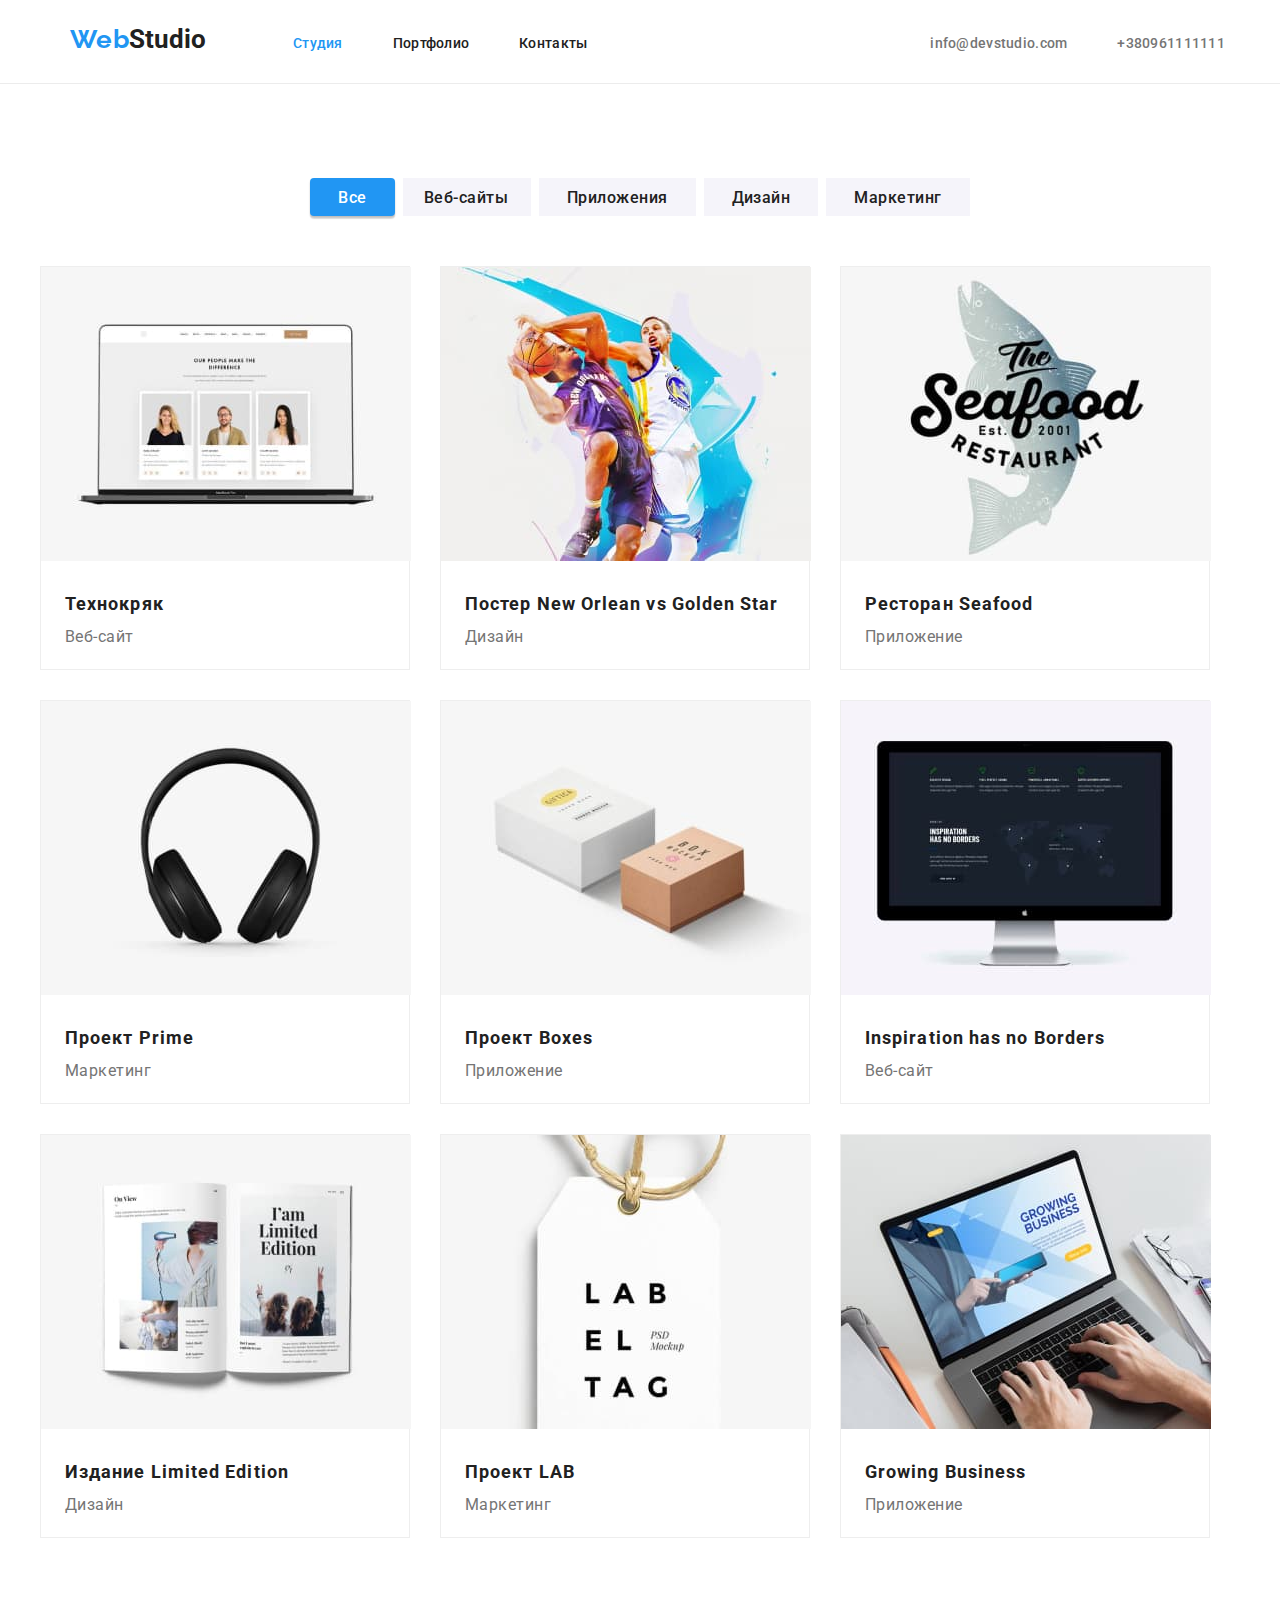
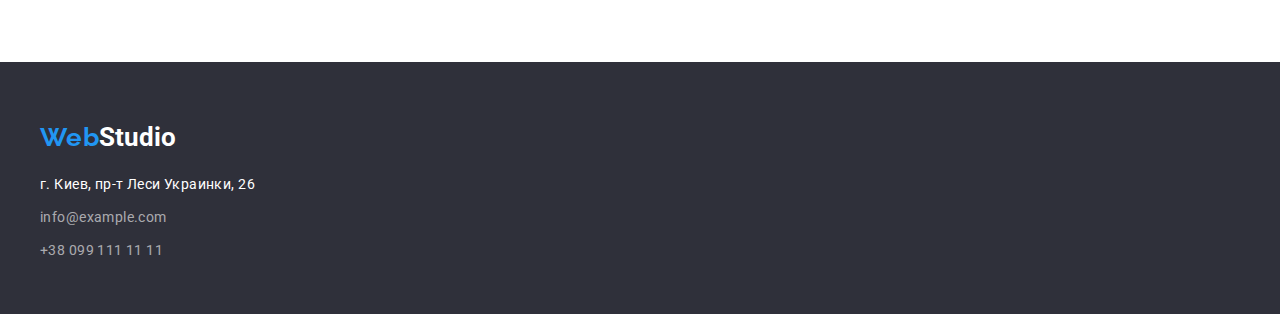
==== portfolio.html @ 9c5cda95 "клонував" ====
<!DOCTYPE html>
<html lang="ru">
<head>
    <meta charset="UTF-8">
    <meta name="viewport" content="width=device-width, initial-scale=1.0">
    <title>Portfolio</title>
        <link rel="stylesheet" type="text/css" href="css/normalize.css" />
        <link href="https://fonts.googleapis.com/css2?family=Raleway:wght@700&family=Roboto:wght@400;500;700;900&display=swap"
        rel="stylesheet">
        <link rel="stylesheet" href="https://cdnjs.cloudflare.com/ajax/libs/modern-normalize/1.0.0/modern-normalize.min.css">
        <link rel="stylesheet" type="text/css" href="css/styles.css" />
</head>
<body>
<!-- шапка -->
    <header class="header">
        <!-- навигация в шапке сайта -->
        <nav>
            <div class="container">
                <a class="logo" href=""><span class="web">Web</span>Studio</a>
    
                <ul class="site-nav">
                    <li class="item"><a class="link site-nav-studio"
                            href="https://aleksdu.github.io/goit-markup-hw-03/">Студия</a></li>
                    <li class="item"><a class="link site-nav-portfolio"
                            href="https://aleksdu.github.io/goit-markup-hw-03/portfolio">Портфолио</a></li>
                    <li class="item"><a class="link site-nav-contacts" href="">Контакты</a></li>
                </ul>
    
                <ul class="auth-nav">
                    <li class="item"><a class="link auth-nav-contacts-link"
                            href="mailto:info@devstudio.com">info@devstudio.com</a></li>
                    <li class="item"> <a class="link auth-nav-tel" href="tel:+380961111111">+380961111111</a> </li>
                </ul>
            </div>
        </nav>
        </header>
    <main>
        <!-- list-button -->
        <section class="section-buttons">   
           <ul class="list-button">
                <li class="item all-button"><button class="button all" type="button">Все</button></li>
               <li class="item veb-button"><button class="button veb" type="button">Веб-сайты</button></li>
               <li class="item soft-button" ><button class="button soft" type="button">Приложения</button></li>
               <li class="item design-button"><button class="button design" type="button">Дизайн</button></li>
               <li class="item marketing-button"><button class="button marketing" type="button">Маркетинг</button></li>
               
            </ul>
                <!-- progects -->
        
            <ul class="progects">
                <li class="item"><img src="./images/portfolio/tehnokryak.jpg" alt="3 фото людей"> 
                     <div class="progects-title-text">
                        <h2 class="progects-title">Технокряк</h2>
                        <p class="progects-text">Веб-сайт</p>
                     </div></li>
                <li class="item"><img src="./images/portfolio/poster.jpg" alt="2 баскетболисты с мячом">
                    <div class="progects-title-text">
                        <h2 class="progects-title">Постер New Orlean vs Golden Star</h2>
                        <p class="progects-text">Дизайн</p>
                    </div></li>
                <li class="item"><img src="./images/portfolio/restoran.jpg" alt="емблема ресторана">
                    <div class="progects-title-text">
                        <h2 class="progects-title">Ресторан Seafood</h2>
                        <p class="progects-text">Приложение</p>
                    </div></li>
                <li class="item"><img src="./images/portfolio/prime.jpg" alt="наушники">
                    <div class="progects-title-text">
                        <h2 class="progects-title">Проект Prime</h2>
                        <p class="progects-text">Маркетинг</p>
                    </div></li>
                <li class="item"><img src="./images/portfolio/boxes.jpg" alt="коробки">
                    <div class="progects-title-text"><h2 class="progects-title">Проект Boxes</h2>
                    <p class="progects-text">Приложение</p></div></li>
                <li class="item"><img src="./images/portfolio/inspiration.jpg" alt="монитор">
                    <div class="progects-title-text"><h2 class="progects-title">Inspiration has no Borders</h2>
                    <p class="progects-text">Веб-сайт</p></div></li>
                <li class="item"><img src="./images/portfolio/izdanie.jpg" alt="розкрытая книга">
                    <div class="progects-title-text"><h2 class="progects-title">Издание Limited Edition</h2>
                    <p class="progects-text">Дизайн</p></div></li>
                <li class="item"><img src="./images/portfolio/progekt-lab.jpg" alt="лейба на шнурочке">
                    <div class="progects-title-text"><h2 class="progects-title">Проект LAB</h2>
                    <p class="progects-text">Маркетинг</p></div></li>
                <li class="item"><img src="./images/portfolio/growing.jpg" alt="печатает на клавиатуре">
                    <div class="progects-title-text"><h2 class="progects-title">Growing Business</h2>
                    <p class="progects-text">Приложение</p></div></li>
            </ul>
        </section>
    </main>
    <!-- подвал страницы -->
    <footer class="footer">
        <div class="container">
            <a class="logo" href=""><span class="web">Web</span>Studio</a>
            <address>
                <div class="footer-address">г. Киев, пр-т Леси Украинки, 26</div>
                <a class="footer-mail" href="mailto:info@example.com">info@example.com</a><br />
                <a class="footer-tel" href="tel:+380991111111">+38 099 111 11 11</a>
            </address>
        </div>
    </footer>
</body>
</html>
---- css/styles.css ----
:root {
--prymary-text-color: #757575;
--font-family: Roboto;

}
a{
    text-decoration: none;
}
li{
   list-style-type: none;
}
body {
  font-family: Roboto, sans-serif;
  }
  h1,h2,h3,h4,h5,h6,p{
 margin: 0;
}
address{
    font-style: normal;
}
.list{
    list-style: none;
}
ul{
    margin: 0;
    padding: 0;
}
image{
    display: block;
}

  /* ========Header============ */
.header .container{
    display: flex;
    align-items: baseline;
    width: 1200px;
    padding-left: 15px;
    padding-right: 15px;
    margin: 0 auto;
    }

    .header{
    border-bottom: 1px solid #ECECEC;

    }
  
    .site-nav .item+.item{
        margin-left: 50px;
        display: block;
    }

    .auth-nav .link{
        padding-top: 32px;
        padding-bottom: 32px;
    }

    .site-nav{
        display: flex;
    }
.web{
display: flex;
margin-left: 15px;

font-family: Raleway;
font-weight: 700;
font-size: 26px;
line-height: 1.192;
letter-spacing: 0.03em;
color: #2196F3;
}

.web:hover, .web:focus{
    color: #2196f3;
}
.web:active{
    color: teal;
}
.header .logo{
display: flex;
padding-top: 24px;
padding-bottom: 25px;
margin-right: 93px;
width: 145px;
height: 31px;
font-weight: bold;
font-size: 26px;
line-height: 1.192;
color: #212121;
}

.logo:hover, .logo:focus{
    color:#2196f3;
}
.logo:active{
    color: teal;
}

.site-nav-studio{
font-weight: 500;
font-size: 14px;
line-height: 1.142;
letter-spacing: 0.02em;
color: #2196F3;
}

.site-nav-studio:hover, .site-nav-studio:focus{
    color:#2196f3;
}
.site-nav-studio:active{
    color: teal;
}
.site-nav-portfolio, .site-nav-contacts{
font-weight: 500;
font-size: 14px;
line-height: 1.142;
letter-spacing: 0.02em;
color: #212121;
}
.site-nav-portfolio:hover, .site-nav-portfolio:focus,
.site-nav-contacts:hover, .site-nav-contacts:focus{
    color: #2196f3;
}
.site-nav-portfoli:active,.site-nav-contacts:active{
    color: teal;
}

.auth-nav{
    display: flex;
    margin-left: auto;
    align-items: center;
}
.auth-nav .item+.item{
margin-left: 50px;
}

.header .auth-nav-contacts-link{
    margin-left: auto;
}
.icon-envelope-hover{
    align-items: center;
max-width: 16px;
height: 12px;
margin-right: 10px;
fill: var(--prymary-text-color);
}

.auth-nav-contacts-link:hover .icon-envelope-hover,
.auth-nav-contacts-link:focus .icon-envelope-hover{
fill: #2196F3;
}

.auth-nav-contacts-link{
/* display: flex;
align-content: center;
justify-content: center; */

font-weight: 500;
font-size: 14px;
line-height: 1.142;
letter-spacing: 0.02em;
color: var(--prymary-text-color);
}

.auth-nav-tel{
display: flex;
align-items: center;
justify-content: center;
align-self: center;

font-weight: 500;
font-size: 14px;
line-height: 1.142;
letter-spacing: 0.02em;
color: var(--prymary-text-color);
}


.auth-nav-contacts-link:hover,.auth-nav-contacts-link:focus,
.auth-nav-tel:hover,.auth-nav-tel:focus{
    color: #2196f3;
}
.auth-nav-tel:active,.auth-nav-contacts-link:active{
    color: #2196F3;
}

.icon-smartphone{
    align-items: center;
width: 10px;
height: 16px;
margin-right: 10px;
fill: var(--prymary-text-color);
}

.auth-nav-tel:hover .icon-smartphone,
.auth-nav-tel:focus .icon-smartphone{
    fill: #2196F3;
}

/* ========End Header============ */

/* ========Studio Button on backend============ */

.title{
padding-top: 200px;
padding-bottom: 200px;
margin: 0 auto;
max-width: 1600px;
height: 600px;


background-image: linear-gradient(
    to right,
    rgba(47, 48, 58, .4),
    rgba(70, 71, 85, 0.4))
  , url(../images/background.jpg);
  background-color: #2F303A;
   outline: 1px solid tomato;
}

.title .container{


}

.title-buton-title{
margin-bottom: 30px;

font-weight: 900;
font-size: 44px;
line-height: 1.363;
text-align: center;
letter-spacing: 0.06em;
text-transform: uppercase;
color: #FFFFFF; 
}


.title-buton-buton{
width: 200px;
height: 50px;
justify-content: center;
margin-left: auto;
margin-right: auto;
background-color: #2196F3;
font-weight: bold;
font-size: 16px;
line-height: 1.875;
display: flex;
align-items: center;
text-align: center;
letter-spacing: 0.06em;
color: #FFFFFF;
box-shadow: 0px 4px 4px rgba(0, 0, 0, 0.15);
border-radius: 4px;
}

.title-buton-buton:hover, .title-buton-buton:focus{
    color:#2196f3;
    background-color: #fff;
}

}
.title-buton-buton:active,
.title-buton-title:active{
     color: #2196F3;
     background-color: #fff;
}
/* ========End Studio Button on backend============ */

/* ========Features============ */
.features-items{
padding-top: 94px;
padding-bottom: 94px;
}

.features-items .container{
width: 1230px;
padding-left: 15px;
padding-right: 15px;
margin-left: auto;
margin-right: auto;;
}

.features{
    display: flex;
}
.antenna{
width: 270px;
height: 120px;
padding: 25px 102px;
background: #F5F4FA;
border-radius: 4px;
margin-bottom: 30px;
}

.clock{
width: 270px;
height: 120px;
padding: 25px 102px;
background: #F5F4FA;
border-radius: 4px;
margin-bottom: 30px;

}

.diagram{
width: 270px;
height: 120px;
padding: 25px 102px;
background: #F5F4FA;
border-radius: 4px;
margin-bottom: 30px;
}

.astronaut{
width: 270px;
height: 120px;
padding: 25px 102px;
background: #F5F4FA;
border-radius: 4px;
margin-bottom: 30px;
}

.features-title{
margin-bottom: 10px;
font-weight: 700;
font-size: 14px;
line-height: 1.142;
letter-spacing: 0.03em;
text-transform: uppercase;
color: #212121;
}


.features .item {
width: 270px;
}

.features-text{
font-weight: normal;
font-size: 14px;
line-height: 1.714;
letter-spacing: 0.03em;
color: var(--prymary-text-color);
}

.features .item:not(:last-child) {
margin-right: 30px;
}

.images{
padding-bottom: 94px;

}

.title-2{
min-width: 376px;
margin-bottom: 50px;

font-weight: bold;
font-size: 36px;
line-height: 1.166;
text-align: center;
letter-spacing: 0.03em;
color: #212121;
}
.images .container{
display: flex;
width: 1230px;
padding-right: 15px;
padding-left: 15px;
margin-right: auto;
margin-left: auto;
}

.images .item:not(:last-child){
margin-right: 30px;
}
/* ========End Features============ */
/* ========What we do============ */
.our-team{
padding-top: 94px;
padding-bottom: 94px;
background: #F5F4FA;
}
.our-team .container{
width: 1230px;
padding-left: 15px;
padding-right: 15px; 
margin-right: auto;
margin-left: auto;
}
.title-3{
min-width: 264px;
margin-left: auto;
margin-right: auto;
margin-bottom: 50px;

font-weight: bold;
font-size: 36px;
line-height: 1.166;
text-align: center;
letter-spacing: 0.03em;
color: #212121;
}

.names{
font-weight: 500;
font-size: 16px;
line-height: 1.187;
/* identical to box height */
text-align: center;
letter-spacing: 0.03em;
color: #212121;
}
.names{
    padding-top: 30px;
    padding-bottom: 10px;
}
.work{
padding-bottom: 16px;
font-weight: normal;
font-size: 16px;
line-height: 1.187;
/* identical to box height */
text-align: center;
letter-spacing: 0.03em;
color: var(--prymary-text-color);
}
.title-3-members{
display: flex;
margin-left: auto;
margin-right: auto;
}
.title-3-members .item:not(:last-child){
margin-right: 30px;
}
.social-list{
display: flex;
justify-content: space-between;
margin-left: 32px;
margin-right: 32px;
mb30

}

.social-list-icon{
width: 20px;
height: 20px;
}

.social-list-link{
display: flex;
justify-content: center;
align-items: center;
width: 44px;
height: 44px;
margin-bottom: 30px;
background-color: white;
border-radius: 50%;
}


.title-3-members .item{
    background: #FFFFFF;
/* material shadow v1 */

box-shadow: 0px 1px 3px rgba(0, 0, 0, 0.12), 0px 1px 1px rgba(0, 0, 0, 0.14), 0px 2px 1px rgba(0, 0, 0, 0.2);
border-radius: 0px 0px 4px 4px;
}
/* ========EndWhat we do============ */
/* ========stabbil clients============ */
.clients{
/* width: 1600px; */
width: 1200px;
padding-top: 94px;
padding-bottom: 94px;
margin-left:auto;
margin-right: auto;
background-color: #FFFFFF;
}

.clients.container{
display: flex;

height: 370px;
padding-left: 15px;
padding-right: 15px;
margin-left:auto;
margin-right: auto;


padding-left: 15px;
padding-right: 15px;
}
.clients-list{
    display: flex;
}


.title-clients{
min-width: 390px;
height: 42px;
margin-bottom: 50px;

margin-left:  auto;
margin-right: auto;
font-weight: bold;
font-size: 36px;
line-height: 1.16;
text-align: center;
letter-spacing: 0.03em;
color: #212121;
}

.clients-link{
display: flex;
justify-content: center;
align-items: center;
width: 170px;
height: 90px;
border: 1px solid #AFB1B8;
border-radius: 4px;
}

.clients-link:hover .clients-icon,
.clients-link:focus .clients-icon{
fill: #2196F3;
}
.clients-link:hover{
border-color:  #2196F3;
}

/* .clients-item{
margin-left: auto;
margin-right: auto;
} */
.clients-item:not(:last-child){
margin-right: 30px;
}

.clients-icon{
width:44px;
height:49px;
fill: #AFB1B8;
}
/* ========End stabbil clients============ */


/* ========Footer============ */
.footer{
background-color: #2F303A;
height: 252px;
padding-top: 60px;
padding-bottom: 60px;
}
.footer .container{
width: 1230px;
height: 132px;
margin: auto;
padding-left: 15px;
}

.footer .web{
margin-left: 0px;
/* margin-bottom: 20px; */

font-family: Raleway;
font-weight: 700;
font-size: 26px;
line-height: 1.192;
letter-spacing: 0.03em;
color: #2196F3;
}

.footer .logo{
display: flex;
/* padding-top: 60px; */
padding-right: 0;
margin-right: auto;
margin-bottom: 20px;

width: 145px;
height: 31px;
font-weight: bold;
font-size: 26px;
line-height: 1.192;
color: #fff;
}

.logo:hover, .logo:focus{
    color:#2196f3;
}
.logo:active{
    color: teal;
}
.footer-address{
/* padding-top: 20px; */
padding-bottom: 9px;
font-weight: normal;
font-size: 14px;
line-height: 1.714;
letter-spacing: 0.03em;
color: #FFFFFF;
}
 .footer-mail{
display: inline-block;
padding-bottom: 9px;
font-weight: normal;
font-size: 14px;
line-height: 1.714;
letter-spacing: 0.03em;
color: rgba(255, 255, 255, 0.6);
 }

 .footer-tel{
/* padding-bottom: 60px; */
font-weight: normal;
font-size: 14px;
line-height: 1.714;
letter-spacing: 0.03em;
color: rgba(255, 255, 255, 0.6);
 }

 .footer-mail:hover, .footer-tel:focus,
 .footer-tel:hover, .footer-mail:focus{
     color: #2196f3;
 }
 .footer-mail:active{
     color: #2196f3;
 }
 /* ========End Features============ */

 /* ========Portfolio list button======= */
.section-buttons{
padding-top: 94px;
padding-bottom: 94px;

}

.list-button{
display: flex;
justify-content: center;
width: 1230px;
padding-left: 15px;
padding-right: 15px;
margin-left: auto;
margin-right: auto;
}
.list-button .item+.item{
    margin-left: 8px;

}

 .button{
font-family: Roboto, sans-serif;
font-weight: 500;
font-size: 16px;
line-height: 1.625;
text-align: center;
letter-spacing: 0.03em;
color: #212121;
}

.all-button{
min-width: 73px;
height: 38px;
background: #2196F3;
/* shadow-middle */

box-shadow: 0px 3px 1px rgba(0, 0, 0, 0.1), 0px 1px 2px rgba(0, 0, 0, 0.08), 0px 2px 2px rgba(0, 0, 0, 0.12);
border-radius: 4px;
}

.all{
margin: 6px 22px;
min-width: 29px;
height: 26px;
border: none;
background: #2196F3;
color: #ffffff;

}
.all:hover, .all:focus,
.all:active{
box-shadow: 0px 3px 1px rgba(0, 0, 0, 0.1), 0px 1px 2px rgba(0, 0, 0, 0.08), 0px 2px 2px rgba(0, 0, 0, 0.12);
border-radius: 4px;
}

.veb{
min-width: 84px;
margin: 6px 15px;
height: 26px;
border: none;
background: transparent;
}
.veb-button{
width: 128px;
height: 38px;
background: #F5F4FA;
border-radius: 4px solid rgb(255, 255, 255);
}
.veb-button:hover{
background: #2196F3;
}

.soft{
min-width: 101px;
height: 26px;
margin: 6px 22px;
border: none;
background: transparent;
}
.soft-button{
min-width: 135px;
height: 38px;
background: #F5F4FA;
border-radius: 4px solid rgb(255, 255, 255);
}
.soft-button:hover{
background: #2196F3;
}
.design{
min-width: 59px;
height: 26px;
margin: 6px 22px;
border: none;
background: transparent;
}
.design-button{
min-width: 103px;
height: 38px;
background: #F5F4FA;
border-radius: 4px solid rgb(255, 255, 255);
}
.design-button:hover{
background: #2196F3;
}

.marketing{
min-width: 86px;
height: 26px;
margin: 6px 22px;
border: none;
background: transparent;
}
.marketing-button{
min-width: 130px;
height: 38px;
background: #F5F4FA;
border-radius: 4px solid rgb(255, 255, 255);
}
.marketing-button:hover{
background: #2196F3;
}
.button:hover, .button:focus,
.button:active{
color: #FFFFFF;
background: #2196F3;
/* shadow-middle */
box-shadow: 0px 3px 1px rgba(0, 0, 0, 0.1), 0px 1px 2px rgba(0, 0, 0, 0.08), 0px 2px 2px rgba(0, 0, 0, 0.12);
border-radius: 4px;
 }

 
/* ========End Portfolio list button======= */
/* ========Portfolio progects============ */
.progects-title-text{
    padding: 20px 24px;
}

 .progects{
     width: 1230px;
     padding-top: 50px;
     padding-left: 15px;
     padding-right: 15px;
     margin-left: auto;
     margin-right: auto;
     /* margin-top: 50px; */
     display: flex;
     flex-wrap: wrap;     
 }

 .progects .item{
width: 370px;
height: 404px;
background: #FFFFFF;
border: 1px solid #EEEEEE;
box-sizing: border-box;
margin-right: 30px;

 }

 .progects .item:nth-child(n3){
margin-right: 30px;
 }

 .progects .item:nth-last-child(-n+7){
     margin-bottom: 30px;
 }
.progects-title{
padding-bottom: 4px;
min-width: 322px;
height: 36px;
font-weight: 700;
font-size: 18px;
line-height: 2;
letter-spacing: 0.06em;
color: #212121;
 }

 .progects-text{
font-weight: normal;
font-size: 16px;
line-height: 1.875;
letter-spacing: 0.03em;
color: var(--prymary-text-color);
 }
 /* ========End Portfolio progects============ */
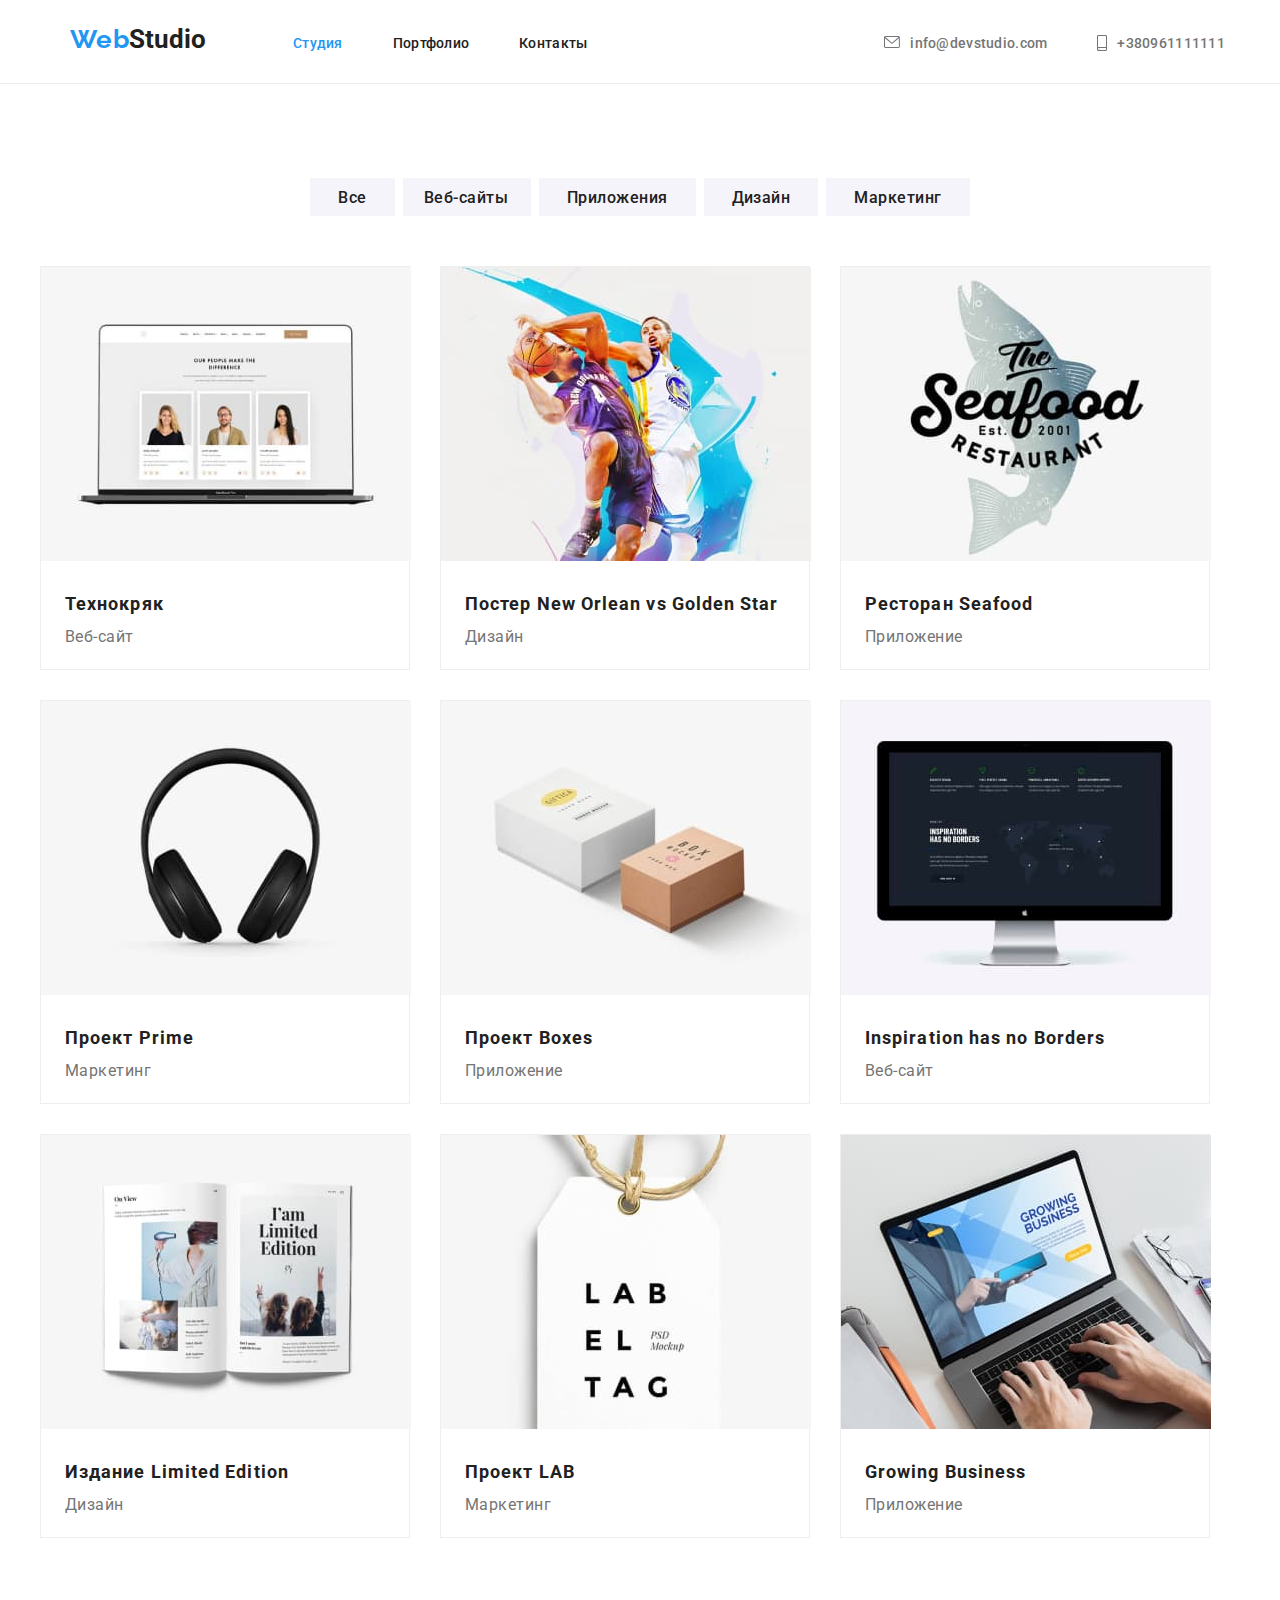
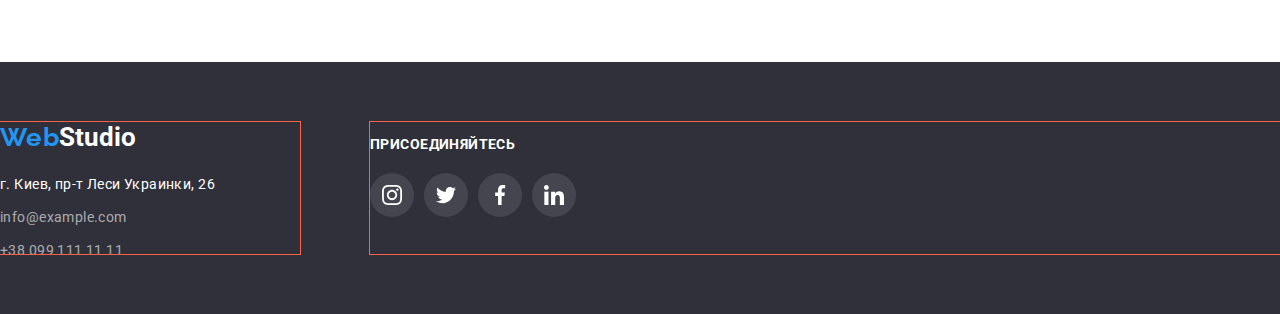
==== commit cee5c6fb: "end 4 homework" ====
--- a/portfolio.html
+++ b/portfolio.html
@@ -27,13 +27,26 @@
                 </ul>
     
                 <ul class="auth-nav">
-                    <li class="item"><a class="link auth-nav-contacts-link"
-                            href="mailto:info@devstudio.com">info@devstudio.com</a></li>
-                    <li class="item"> <a class="link auth-nav-tel" href="tel:+380961111111">+380961111111</a> </li>
+    
+                    <li class="item">
+                        <a class="link auth-nav-contacts-link" href="mailto:info@devstudio.com">
+                            <svg class="icon-envelope-hover">
+                                <use href="./images/sprite.svg#icon-envelope-hover">
+                                </use>
+                            </svg>info@devstudio.com</a>
+                    </li>
+                    <li class="item"><a class="link auth-nav-tel" href="tel:+380961111111">
+                            <svg class="icon-smartphone">
+                                <use href="./images/sprite.svg#icon-smartphone">
+                                </use>
+                            </svg>
+                            +380961111111</a>
+                    </li>
                 </ul>
             </div>
         </nav>
-        </header>
+    
+    </header>
     <main>
         <!-- list-button -->
         <section class="section-buttons">   
@@ -94,8 +107,48 @@
                 <div class="footer-address">г. Киев, пр-т Леси Украинки, 26</div>
                 <a class="footer-mail" href="mailto:info@example.com">info@example.com</a><br />
                 <a class="footer-tel" href="tel:+380991111111">+38 099 111 11 11</a>
-            </address>
         </div>
+        </address>
+        </div>
+    
+    
+        <!-- social links -->
+        <section class="social-links">
+            <div class="container">
+                <h3 class="call">присоединяйтесь</h3>
+                <ul class="social-list social-list-footer">
+                    <li class="social-list-item">
+                        <a href="" class="social-list-link">
+                            <svg class="social-list-icon">
+                                <use href="./images/sprite.svg#instagram"></use>
+                            </svg>
+                        </a>
+                    </li>
+                    <li class="social-list-item">
+                        <a href="" class="social-list-link">
+                            <svg class="social-list-icon">
+                                <use href="./images/sprite.svg#twitter"></use>
+                            </svg>
+                        </a>
+                    </li>
+                    <li class="social-list-item">
+                        <a href="" class="social-list-link">
+                            <svg class="social-list-icon">
+                                <use href="./images/sprite.svg#facebook"></use>
+                            </svg>
+                        </a>
+                    </li>
+                    <li class="social-list-item">
+                        <a href="" class="social-list-link">
+                            <svg class="social-list-icon">
+                                <use href="./images/sprite.svg#linkedin"></use>
+                            </svg>
+                        </a>
+                    </li>
+                </ul>
+            </div>
+        </section>
     </footer>
-</body>
-</html>+    </body>
+    
+    </html>--- a/css/styles.css
+++ b/css/styles.css
@@ -214,7 +214,6 @@
     rgba(70, 71, 85, 0.4))
   , url(../images/background.jpg);
   background-color: #2F303A;
-   outline: 1px solid tomato;
 }
 
 .title .container{
@@ -440,13 +439,23 @@
 justify-content: space-between;
 margin-left: 32px;
 margin-right: 32px;
-mb30
+}
+
+.social-list-link:hover .social-list-icon,
+.social-list-link:focus .social-list-icon{
+fill: #ffffff;
+}
+
+.social-list-link:hover,
+.social-list-link:focus{
+background-color: #2196F3;
 
 }
 
 .social-list-icon{
 width: 20px;
 height: 20px;
+fill:#AFB1B8;
 }
 
 .social-list-link{
@@ -482,17 +491,13 @@
 
 .clients.container{
 display: flex;
-
 height: 370px;
 padding-left: 15px;
 padding-right: 15px;
 margin-left:auto;
 margin-right: auto;
-
-
-padding-left: 15px;
-padding-right: 15px;
-}
+}
+
 .clients-list{
     display: flex;
 }
@@ -525,8 +530,9 @@
 
 .clients-link:hover .clients-icon,
 .clients-link:focus .clients-icon{
-fill: #2196F3;
-}
+fill: #2196f3;
+}
+
 .clients-link:hover{
 border-color:  #2196F3;
 }
@@ -544,21 +550,55 @@
 height:49px;
 fill: #AFB1B8;
 }
+.logo-2{
+width: 40px;
+height: 52px;
+}
+
+.logo-3{
+width: 41px;
+height: 42px;
+}
+
+.logo-4{
+width: 79px;
+height: 42px;
+}
+
+.logo-5{
+width: 59px;
+height: 47px;
+}
+
+.logo-6{
+width: 88px;
+height: 45px;
+}
 /* ========End stabbil clients============ */
 
 
 /* ========Footer============ */
 .footer{
+display: flex;
 background-color: #2F303A;
+width: 1600px;
 height: 252px;
 padding-top: 60px;
 padding-bottom: 60px;
+margin-left: auto;
+margin-right: auto;
+}
+
+.footer:not(:last-child){
+    padding-left: 70px;
 }
 .footer .container{
+margin-right: auto;
+margin-left: auto;
 width: 1230px;
 height: 132px;
-margin: auto;
-padding-left: 15px;
+outline: 1px solid tomato;
+
 }
 
 .footer .web{
@@ -595,7 +635,6 @@
     color: teal;
 }
 .footer-address{
-/* padding-top: 20px; */
 padding-bottom: 9px;
 font-weight: normal;
 font-size: 14px;
@@ -614,7 +653,6 @@
  }
 
  .footer-tel{
-/* padding-bottom: 60px; */
 font-weight: normal;
 font-size: 14px;
 line-height: 1.714;
@@ -629,13 +667,64 @@
  .footer-mail:active{
      color: #2196f3;
  }
- /* ========End Features============ */
+
+ .social-links{
+display: flex;
+/* padding-top: 72px; */
+padding-bottom: 100px;
+padding-left: 70px;
+margin-right: auto;
+margin-left: auto;
+ }
+
+.social-links.container{
+display: flex;
+width: 200px;
+height: 80px;
+}
+
+.call{
+margin-bottom: 20px;
+margin-top: 15px;
+
+font-weight: bold;
+font-size: 14px;
+line-height: 1.14;
+letter-spacing: 0.03em;
+text-transform: uppercase;
+color: #FFFFFF;
+}
+
+.social-list-footer a{
+display: flex;
+justify-content: center;
+align-items: center;
+width: 44px;
+height: 44px;
+fill: #FFFFFF;
+background-color:rgba(255, 255, 255, 0.1);;
+border-radius: 50%;
+}
+
+.social-list-footer svg{
+fill:inherit
+}
+.social-list-footer{
+margin-right: auto;
+margin-left: auto;
+justify-content: start;
+}
+
+.social-list-footer>.social-list-item:not(:last-child){
+margin-right: 10px;
+}
+
+/* ========End Features============ */
 
  /* ========Portfolio list button======= */
 .section-buttons{
 padding-top: 94px;
 padding-bottom: 94px;
-
 }
 
 .list-button{
@@ -648,8 +737,7 @@
 margin-right: auto;
 }
 .list-button .item+.item{
-    margin-left: 8px;
-
+margin-left: 8px;
 }
 
  .button{
@@ -665,11 +753,7 @@
 .all-button{
 min-width: 73px;
 height: 38px;
-background: #2196F3;
-/* shadow-middle */
-
-box-shadow: 0px 3px 1px rgba(0, 0, 0, 0.1), 0px 1px 2px rgba(0, 0, 0, 0.08), 0px 2px 2px rgba(0, 0, 0, 0.12);
-border-radius: 4px;
+background: #F5F4FA;
 }
 
 .all{
@@ -677,15 +761,22 @@
 min-width: 29px;
 height: 26px;
 border: none;
+background: transparent;
+}
+
+.all-button:hover{
+    background: #2196F3;
+/* shadow-middle */
+
+box-shadow: 0px 3px 1px rgba(0, 0, 0, 0.1), 0px 1px 2px rgba(0, 0, 0, 0.08), 0px 2px 2px rgba(0, 0, 0, 0.12);
+border-radius: 4px;
+}
+
+.item:hover .button{
 background: #2196F3;
-color: #ffffff;
-
-}
-.all:hover, .all:focus,
-.all:active{
-box-shadow: 0px 3px 1px rgba(0, 0, 0, 0.1), 0px 1px 2px rgba(0, 0, 0, 0.08), 0px 2px 2px rgba(0, 0, 0, 0.12);
-border-radius: 4px;
-}
+color:#ffffff;
+}
+
 
 .veb{
 min-width: 84px;
@@ -702,6 +793,10 @@
 }
 .veb-button:hover{
 background: #2196F3;
+/* shadow-middle */
+
+box-shadow: 0px 3px 1px rgba(0, 0, 0, 0.1), 0px 1px 2px rgba(0, 0, 0, 0.08), 0px 2px 2px rgba(0, 0, 0, 0.12);
+border-radius: 4px;
 }
 
 .soft{
@@ -719,6 +814,10 @@
 }
 .soft-button:hover{
 background: #2196F3;
+/* shadow-middle */
+
+box-shadow: 0px 3px 1px rgba(0, 0, 0, 0.1), 0px 1px 2px rgba(0, 0, 0, 0.08), 0px 2px 2px rgba(0, 0, 0, 0.12);
+border-radius: 4px;
 }
 .design{
 min-width: 59px;
@@ -735,6 +834,10 @@
 }
 .design-button:hover{
 background: #2196F3;
+/* shadow-middle */
+
+box-shadow: 0px 3px 1px rgba(0, 0, 0, 0.1), 0px 1px 2px rgba(0, 0, 0, 0.08), 0px 2px 2px rgba(0, 0, 0, 0.12);
+border-radius: 4px;
 }
 
 .marketing{
@@ -752,6 +855,10 @@
 }
 .marketing-button:hover{
 background: #2196F3;
+/* shadow-middle */
+
+box-shadow: 0px 3px 1px rgba(0, 0, 0, 0.1), 0px 1px 2px rgba(0, 0, 0, 0.08), 0px 2px 2px rgba(0, 0, 0, 0.12);
+border-radius: 4px;
 }
 .button:hover, .button:focus,
 .button:active{
@@ -798,6 +905,11 @@
  .progects .item:nth-last-child(-n+7){
      margin-bottom: 30px;
  }
+
+ .progects:hover .item{
+box-shadow: 0px 1px 1px rgba(0, 0, 0, 0.12), 0px 4px 4px rgba(0, 0, 0, 0.06), 1px 4px 6px rgba(0, 0, 0, 0.16);
+ }
+
 .progects-title{
 padding-bottom: 4px;
 min-width: 322px;
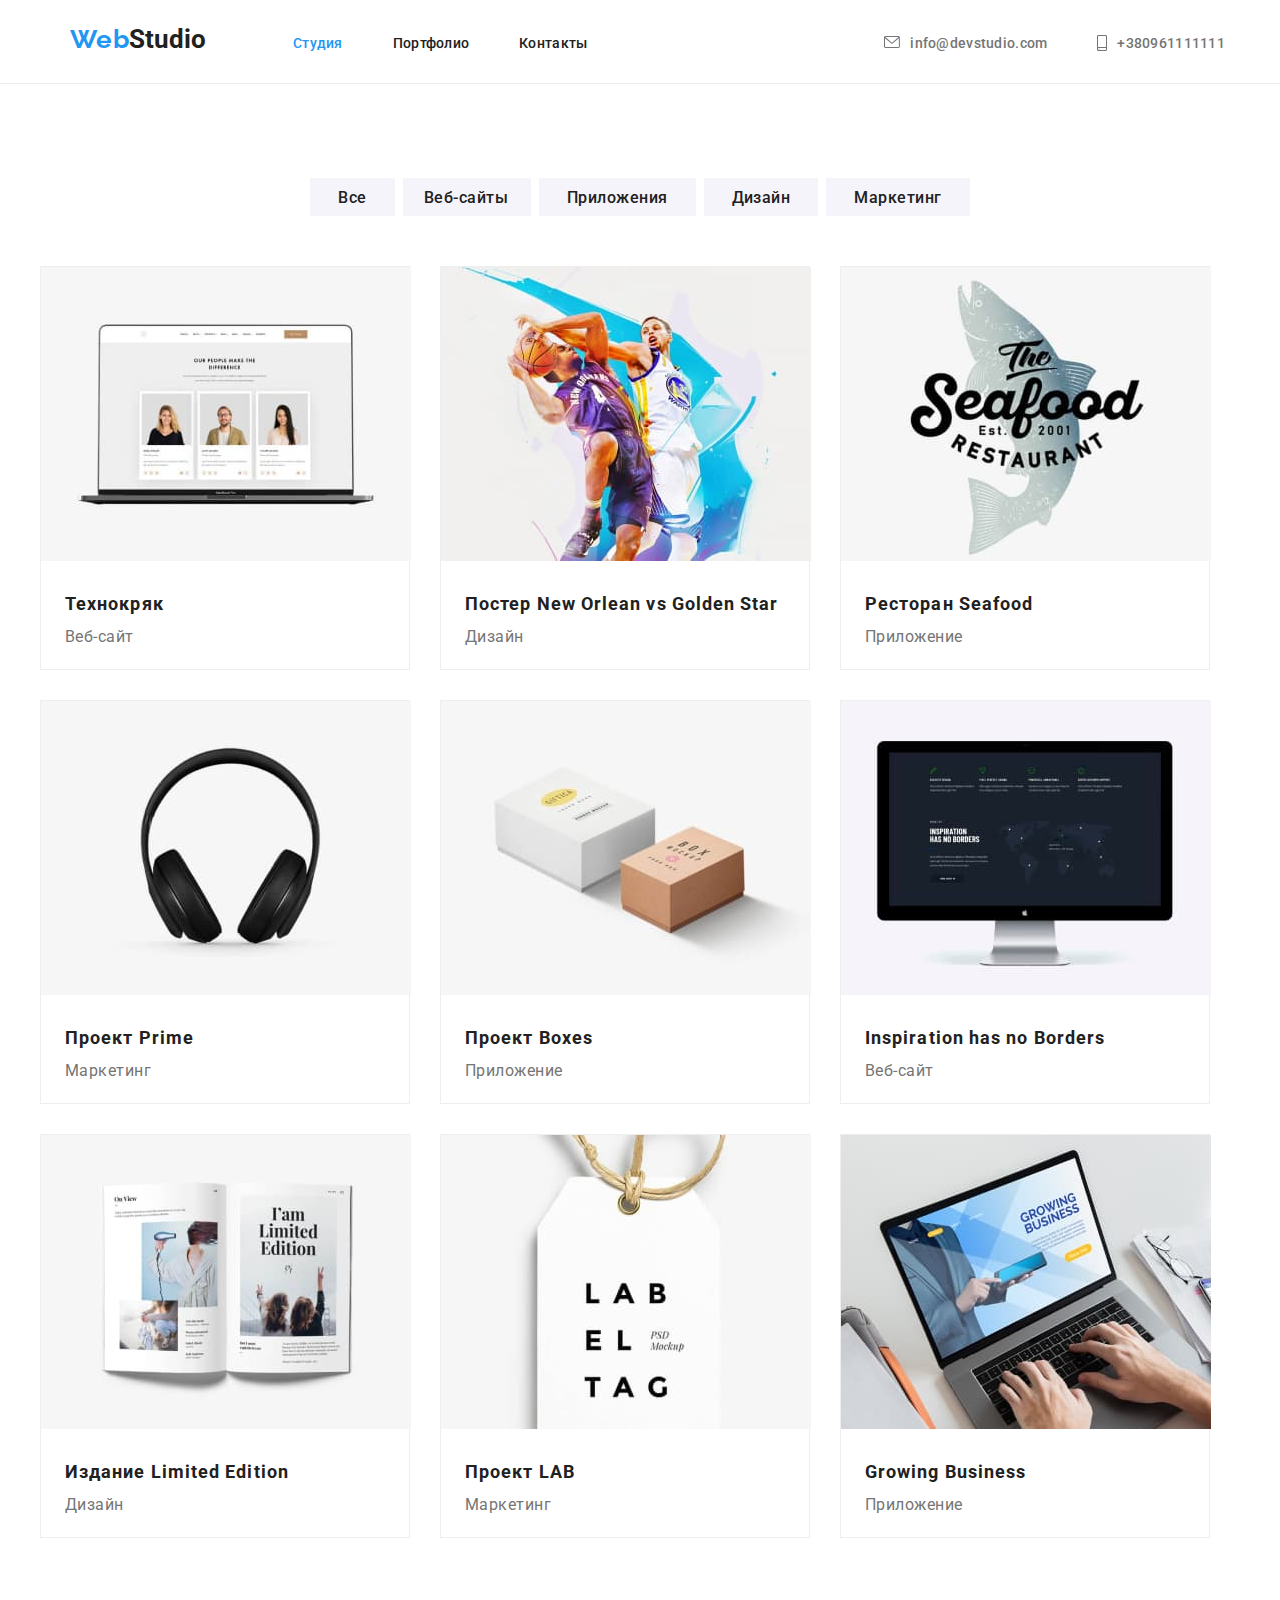
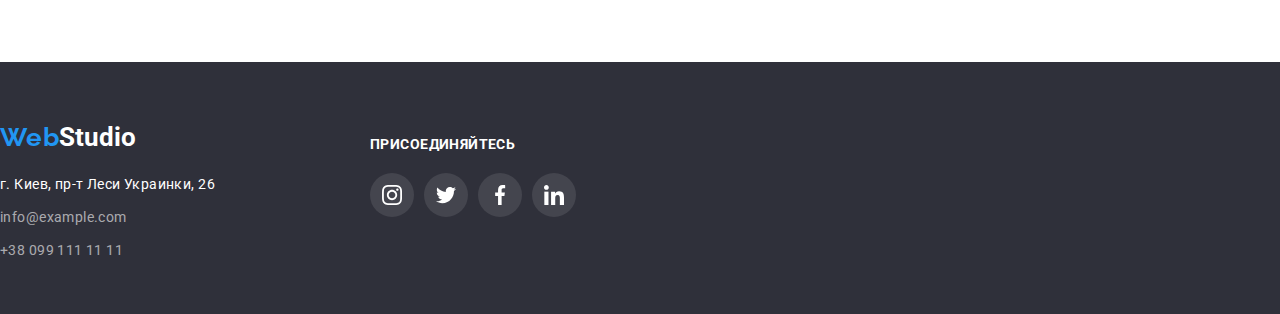
==== commit 80cb0bc4: "Update portfolio.html" ====
--- a/portfolio.html
+++ b/portfolio.html
@@ -20,9 +20,9 @@
     
                 <ul class="site-nav">
                     <li class="item"><a class="link site-nav-studio"
-                            href="https://aleksdu.github.io/goit-markup-hw-03/">Студия</a></li>
+                            href="https://aleksdu.github.io/goit-markup-hw-04/">Студия</a></li>
                     <li class="item"><a class="link site-nav-portfolio"
-                            href="https://aleksdu.github.io/goit-markup-hw-03/portfolio">Портфолио</a></li>
+                            href="https://aleksdu.github.io/goit-markup-hw-04/portfolio">Портфолио</a></li>
                     <li class="item"><a class="link site-nav-contacts" href="">Контакты</a></li>
                 </ul>
     
@@ -107,7 +107,6 @@
                 <div class="footer-address">г. Киев, пр-т Леси Украинки, 26</div>
                 <a class="footer-mail" href="mailto:info@example.com">info@example.com</a><br />
                 <a class="footer-tel" href="tel:+380991111111">+38 099 111 11 11</a>
-        </div>
         </address>
         </div>
     
--- a/css/styles.css
+++ b/css/styles.css
@@ -597,8 +597,6 @@
 margin-left: auto;
 width: 1230px;
 height: 132px;
-outline: 1px solid tomato;
-
 }
 
 .footer .web{
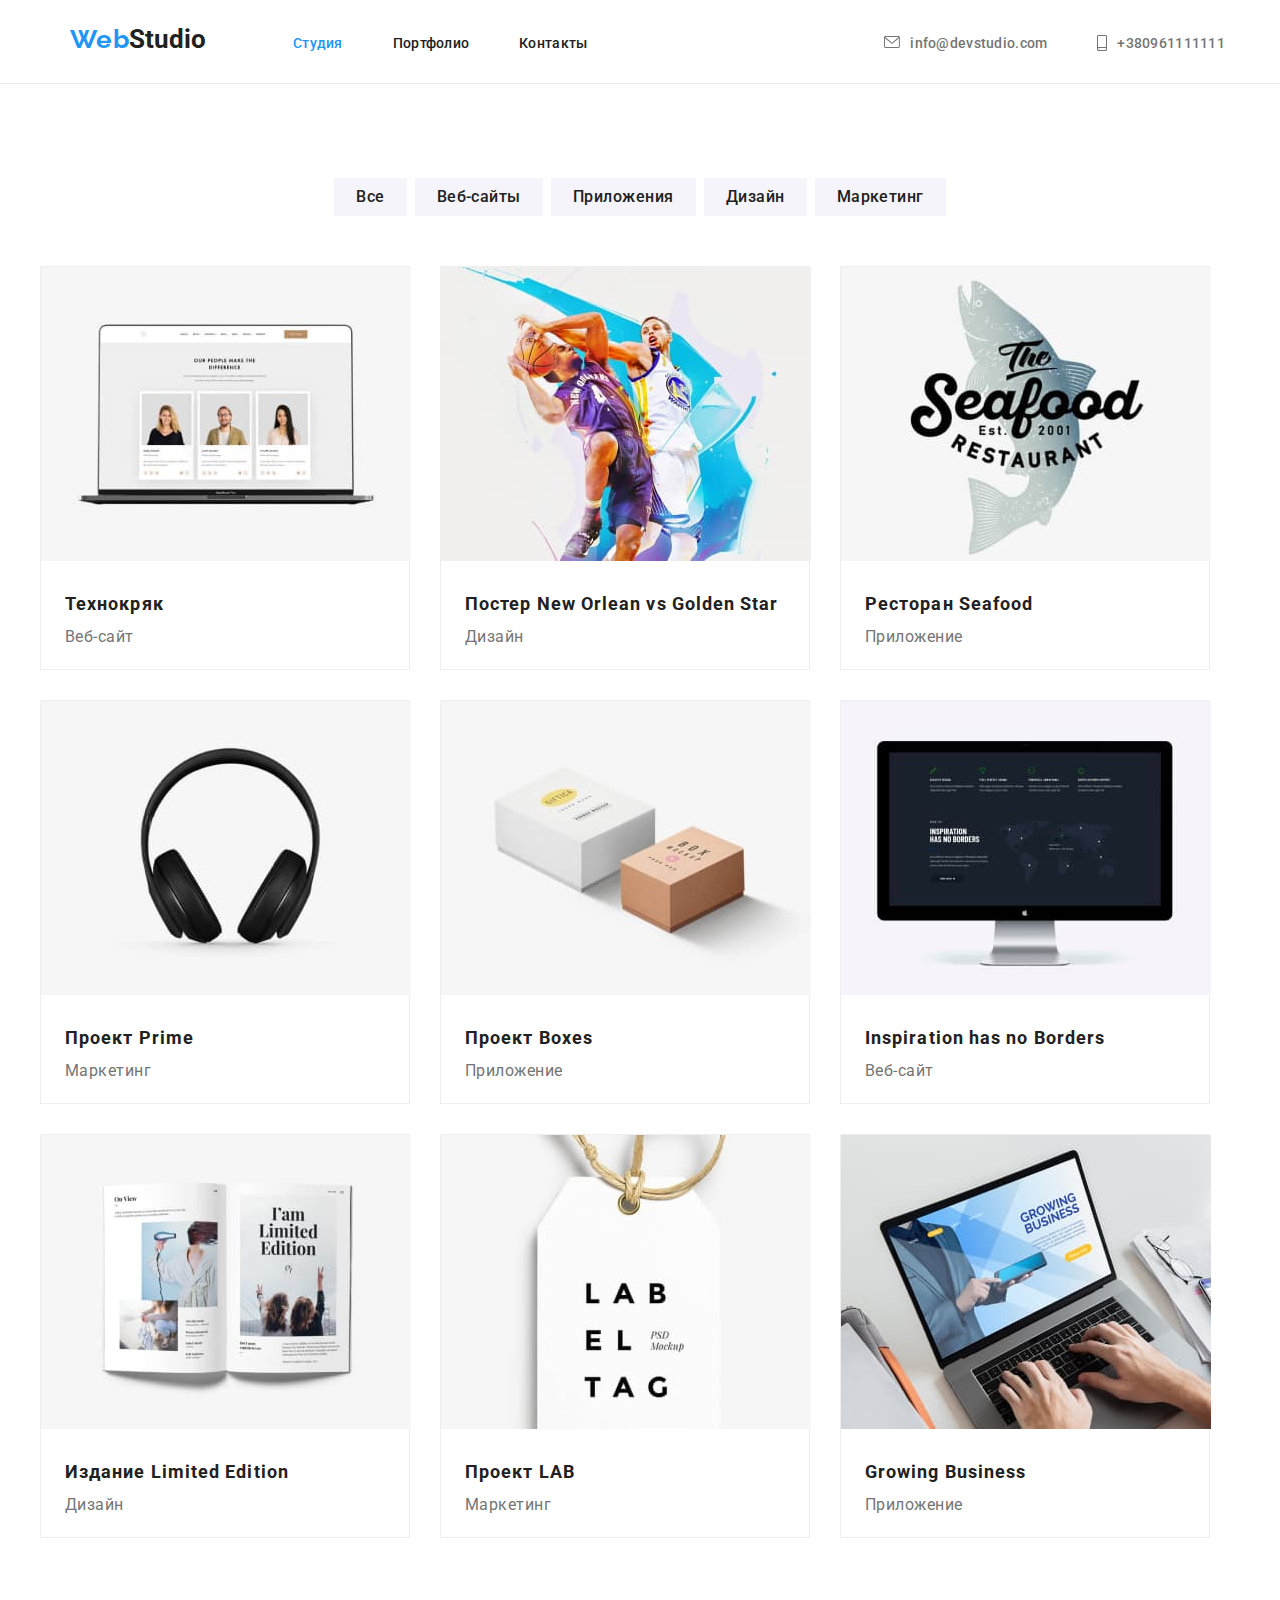
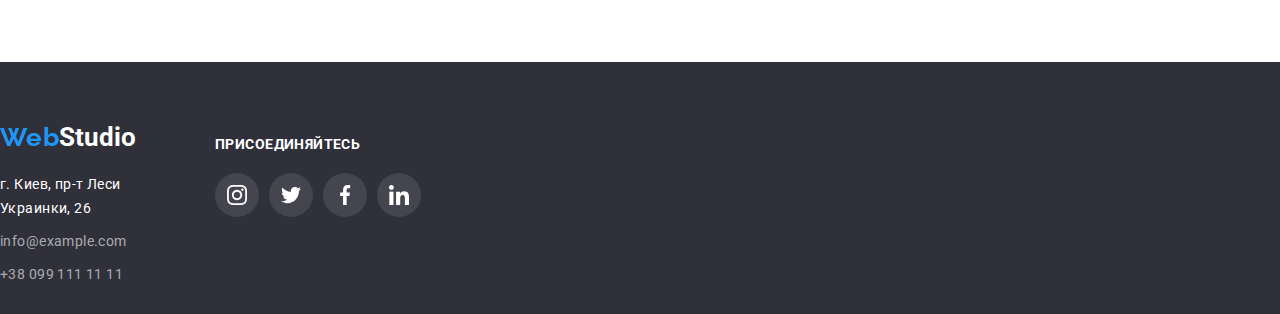
==== commit f8d4555a: "corr 4.1" ====
--- a/portfolio.html
+++ b/portfolio.html
@@ -51,11 +51,11 @@
         <!-- list-button -->
         <section class="section-buttons">   
            <ul class="list-button">
-                <li class="item all-button"><button class="button all" type="button">Все</button></li>
-               <li class="item veb-button"><button class="button veb" type="button">Веб-сайты</button></li>
-               <li class="item soft-button" ><button class="button soft" type="button">Приложения</button></li>
-               <li class="item design-button"><button class="button design" type="button">Дизайн</button></li>
-               <li class="item marketing-button"><button class="button marketing" type="button">Маркетинг</button></li>
+                <li class="item"><button class="button" type="button">Все</button></li>
+               <li class="item"><button class="button" type="button">Веб-сайты</button></li>
+               <li class="item" ><button class="button" type="button">Приложения</button></li>
+               <li class="item"><button class="button" type="button">Дизайн</button></li>
+               <li class="item"><button class="button" type="button">Маркетинг</button></li>
                
             </ul>
                 <!-- progects -->
@@ -112,7 +112,7 @@
     
     
         <!-- social links -->
-        <section class="social-links">
+        <div class="social-links">
             <div class="container">
                 <h3 class="call">присоединяйтесь</h3>
                 <ul class="social-list social-list-footer">
@@ -146,7 +146,7 @@
                     </li>
                 </ul>
             </div>
-        </section>
+        </div>
     </footer>
     </body>
     
--- a/css/styles.css
+++ b/css/styles.css
@@ -581,12 +581,9 @@
 .footer{
 display: flex;
 background-color: #2F303A;
-width: 1600px;
-height: 252px;
 padding-top: 60px;
 padding-bottom: 60px;
-margin-left: auto;
-margin-right: auto;
+margin: 0 auto;
 }
 
 .footer:not(:last-child){
@@ -669,7 +666,7 @@
  .social-links{
 display: flex;
 /* padding-top: 72px; */
-padding-bottom: 100px;
+/* padding-bottom: 100px; */
 padding-left: 70px;
 margin-right: auto;
 margin-left: auto;
@@ -739,125 +736,33 @@
 }
 
  .button{
+padding: 6px 22px;
 font-family: Roboto, sans-serif;
 font-weight: 500;
 font-size: 16px;
 line-height: 1.625;
+align-content: center;
+align-self: center;
 text-align: center;
 letter-spacing: 0.03em;
 color: #212121;
-}
-
-.all-button{
-min-width: 73px;
-height: 38px;
 background: #F5F4FA;
-}
-
-.all{
-margin: 6px 22px;
-min-width: 29px;
-height: 26px;
+border-radius: 4px solid rgb(255, 255, 255);
 border: none;
-background: transparent;
-}
-
-.all-button:hover{
-    background: #2196F3;
-/* shadow-middle */
-
+}
+
+
+
+.item:hover .button,
+.item:focus .button{
+background: #2196F3;
+color:#ffffff;
 box-shadow: 0px 3px 1px rgba(0, 0, 0, 0.1), 0px 1px 2px rgba(0, 0, 0, 0.08), 0px 2px 2px rgba(0, 0, 0, 0.12);
 border-radius: 4px;
 }
 
-.item:hover .button{
-background: #2196F3;
-color:#ffffff;
-}
-
-
-.veb{
-min-width: 84px;
-margin: 6px 15px;
-height: 26px;
-border: none;
-background: transparent;
-}
-.veb-button{
-width: 128px;
-height: 38px;
-background: #F5F4FA;
-border-radius: 4px solid rgb(255, 255, 255);
-}
-.veb-button:hover{
-background: #2196F3;
-/* shadow-middle */
-
-box-shadow: 0px 3px 1px rgba(0, 0, 0, 0.1), 0px 1px 2px rgba(0, 0, 0, 0.08), 0px 2px 2px rgba(0, 0, 0, 0.12);
-border-radius: 4px;
-}
-
-.soft{
-min-width: 101px;
-height: 26px;
-margin: 6px 22px;
-border: none;
-background: transparent;
-}
-.soft-button{
-min-width: 135px;
-height: 38px;
-background: #F5F4FA;
-border-radius: 4px solid rgb(255, 255, 255);
-}
-.soft-button:hover{
-background: #2196F3;
-/* shadow-middle */
-
-box-shadow: 0px 3px 1px rgba(0, 0, 0, 0.1), 0px 1px 2px rgba(0, 0, 0, 0.08), 0px 2px 2px rgba(0, 0, 0, 0.12);
-border-radius: 4px;
-}
-.design{
-min-width: 59px;
-height: 26px;
-margin: 6px 22px;
-border: none;
-background: transparent;
-}
-.design-button{
-min-width: 103px;
-height: 38px;
-background: #F5F4FA;
-border-radius: 4px solid rgb(255, 255, 255);
-}
-.design-button:hover{
-background: #2196F3;
-/* shadow-middle */
-
-box-shadow: 0px 3px 1px rgba(0, 0, 0, 0.1), 0px 1px 2px rgba(0, 0, 0, 0.08), 0px 2px 2px rgba(0, 0, 0, 0.12);
-border-radius: 4px;
-}
-
-.marketing{
-min-width: 86px;
-height: 26px;
-margin: 6px 22px;
-border: none;
-background: transparent;
-}
-.marketing-button{
-min-width: 130px;
-height: 38px;
-background: #F5F4FA;
-border-radius: 4px solid rgb(255, 255, 255);
-}
-.marketing-button:hover{
-background: #2196F3;
-/* shadow-middle */
-
-box-shadow: 0px 3px 1px rgba(0, 0, 0, 0.1), 0px 1px 2px rgba(0, 0, 0, 0.08), 0px 2px 2px rgba(0, 0, 0, 0.12);
-border-radius: 4px;
-}
+
+
 .button:hover, .button:focus,
 .button:active{
 color: #FFFFFF;
@@ -904,7 +809,8 @@
      margin-bottom: 30px;
  }
 
- .progects:hover .item{
+ .progects:hover .item,
+ .progects:focus .item{
 box-shadow: 0px 1px 1px rgba(0, 0, 0, 0.12), 0px 4px 4px rgba(0, 0, 0, 0.06), 1px 4px 6px rgba(0, 0, 0, 0.16);
  }
 
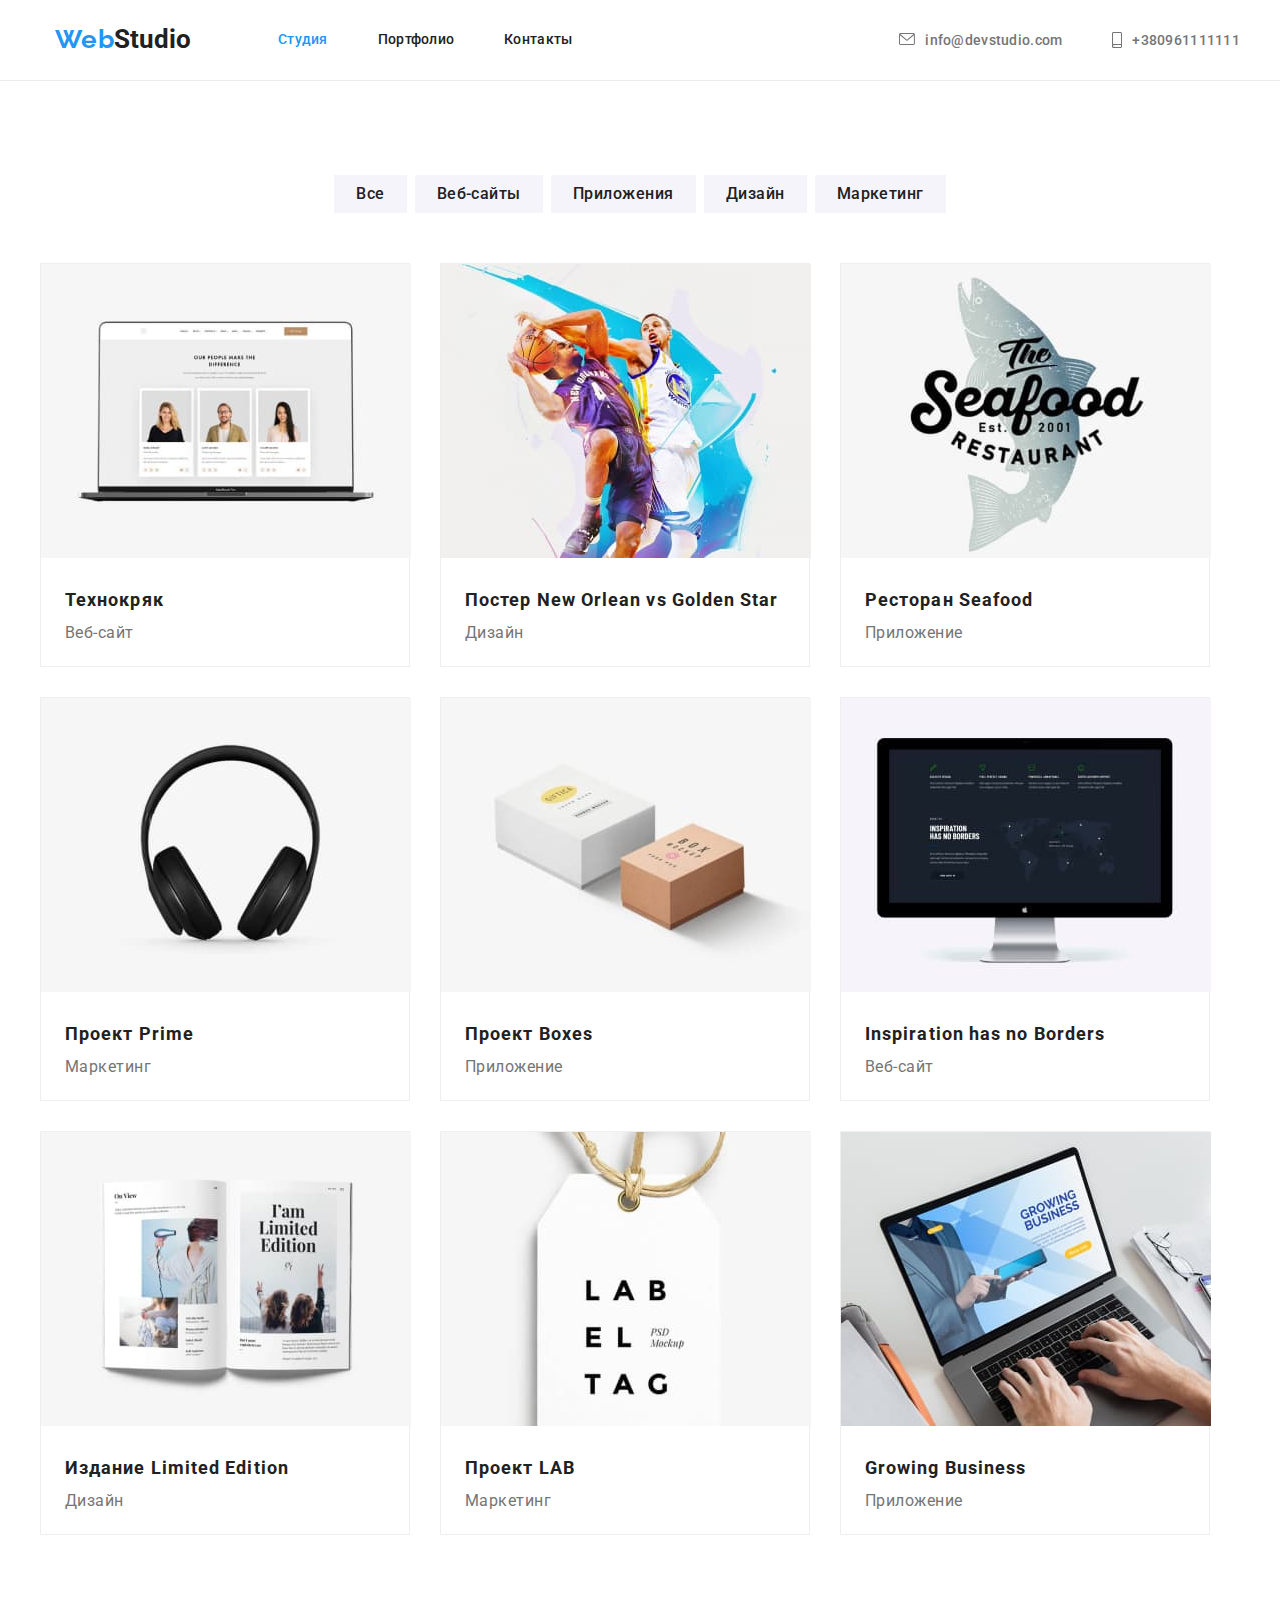
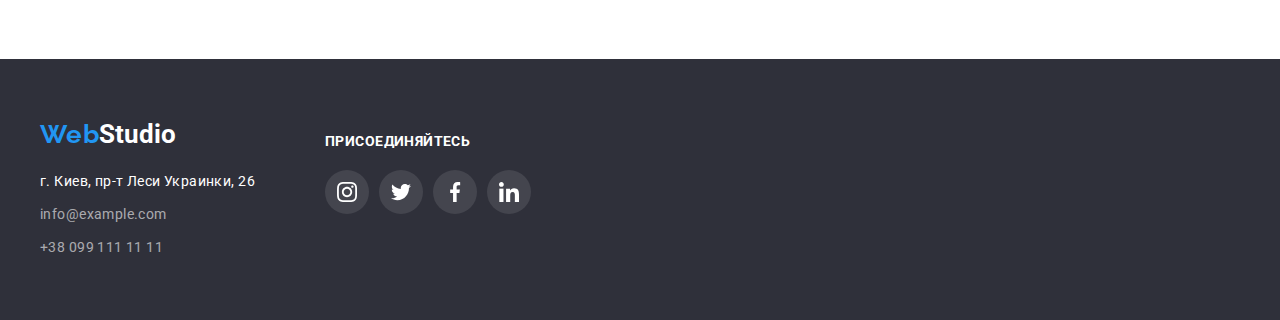
==== commit 78fd16a9: "cor 4.2" ====
--- a/portfolio.html
+++ b/portfolio.html
@@ -102,18 +102,19 @@
     <!-- подвал страницы -->
     <footer class="footer">
         <div class="container">
-            <a class="logo" href=""><span class="web">Web</span>Studio</a>
-            <address>
-                <div class="footer-address">г. Киев, пр-т Леси Украинки, 26</div>
-                <a class="footer-mail" href="mailto:info@example.com">info@example.com</a><br />
-                <a class="footer-tel" href="tel:+380991111111">+38 099 111 11 11</a>
-        </address>
-        </div>
+            <div class="">
+                <a class="logo" href=""><span class="web">Web</span>Studio</a>
+                <address>
+                    <div class="footer-address">г. Киев, пр-т Леси Украинки, 26</div>
+                    <a class="footer-mail" href="mailto:info@example.com">info@example.com</a><br />
+                    <a class="footer-tel" href="tel:+380991111111">+38 099 111 11 11</a>
+                </address>
+            </div>
     
     
-        <!-- social links -->
-        <div class="social-links">
-            <div class="container">
+    
+            <!-- social links -->
+            <div class="social-links">
                 <h3 class="call">присоединяйтесь</h3>
                 <ul class="social-list social-list-footer">
                     <li class="social-list-item">
--- a/css/styles.css
+++ b/css/styles.css
@@ -30,22 +30,23 @@
 }
 
   /* ========Header============ */
-.header .container{
+      .container{
     display: flex;
-    align-items: baseline;
-    width: 1200px;
+    /* align-items: baseline; */
+    width: 1230px;
     padding-left: 15px;
     padding-right: 15px;
     margin: 0 auto;
     }
 
     .header{
+    /* display: flex; */
     border-bottom: 1px solid #ECECEC;
-
+    /* align-items: baseline; */
     }
   
     .site-nav .item+.item{
-        margin-left: 50px;
+                margin-left: 50px;
         display: block;
     }
 
@@ -55,6 +56,7 @@
     }
 
     .site-nav{
+        padding-top: 30px;
         display: flex;
     }
 .web{
@@ -200,7 +202,17 @@
 
 /* ========Studio Button on backend============ */
 
-.title{
+.title>.container{
+    display: block;
+    /* align-items: baseline; */
+    width: 1230px;
+    padding-left: 15px;
+    padding-right: 15px;
+    margin: 0 auto;
+    }
+    
+    .title{
+display: flex;
 padding-top: 200px;
 padding-bottom: 200px;
 margin: 0 auto;
@@ -216,10 +228,6 @@
   background-color: #2F303A;
 }
 
-.title .container{
-
-
-}
 
 .title-buton-title{
 margin-bottom: 30px;
@@ -272,13 +280,7 @@
 padding-bottom: 94px;
 }
 
-.features-items .container{
-width: 1230px;
-padding-left: 15px;
-padding-right: 15px;
-margin-left: auto;
-margin-right: auto;;
-}
+
 
 .features{
     display: flex;
@@ -363,14 +365,7 @@
 letter-spacing: 0.03em;
 color: #212121;
 }
-.images .container{
-display: flex;
-width: 1230px;
-padding-right: 15px;
-padding-left: 15px;
-margin-right: auto;
-margin-left: auto;
-}
+
 
 .images .item:not(:last-child){
 margin-right: 30px;
@@ -382,13 +377,15 @@
 padding-bottom: 94px;
 background: #F5F4FA;
 }
-.our-team .container{
-width: 1230px;
-padding-left: 15px;
-padding-right: 15px; 
-margin-right: auto;
-margin-left: auto;
-}
+.our-team>.container{
+    display: block;
+    /* align-items: baseline; */
+    width: 1230px;
+    padding-left: 15px;
+    padding-right: 15px;
+    margin: 0 auto;
+    }
+
 .title-3{
 min-width: 264px;
 margin-left: auto;
@@ -489,14 +486,16 @@
 background-color: #FFFFFF;
 }
 
-.clients.container{
-display: flex;
-height: 370px;
-padding-left: 15px;
-padding-right: 15px;
-margin-left:auto;
-margin-right: auto;
-}
+.clients>.container{
+    display: block;
+    /* align-items: baseline; */
+    width: 1230px;
+    padding-left: 15px;
+    padding-right: 15px;
+    margin: 0 auto;
+    }
+
+
 
 .clients-list{
     display: flex;
@@ -586,19 +585,11 @@
 margin: 0 auto;
 }
 
-.footer:not(:last-child){
-    padding-left: 70px;
-}
-.footer .container{
-margin-right: auto;
-margin-left: auto;
-width: 1230px;
-height: 132px;
-}
+
+
 
 .footer .web{
 margin-left: 0px;
-/* margin-bottom: 20px; */
 
 font-family: Raleway;
 font-weight: 700;
@@ -610,8 +601,6 @@
 
 .footer .logo{
 display: flex;
-/* padding-top: 60px; */
-padding-right: 0;
 margin-right: auto;
 margin-bottom: 20px;
 
@@ -664,19 +653,10 @@
  }
 
  .social-links{
-display: flex;
-/* padding-top: 72px; */
-/* padding-bottom: 100px; */
 padding-left: 70px;
 margin-right: auto;
-margin-left: auto;
- }
-
-.social-links.container{
-display: flex;
-width: 200px;
-height: 80px;
-}
+ }
+
 
 .call{
 margin-bottom: 20px;
@@ -809,8 +789,8 @@
      margin-bottom: 30px;
  }
 
- .progects:hover .item,
- .progects:focus .item{
+.item:hover>.progects-title-text,
+.item:focus>.progects-title-text{
 box-shadow: 0px 1px 1px rgba(0, 0, 0, 0.12), 0px 4px 4px rgba(0, 0, 0, 0.06), 1px 4px 6px rgba(0, 0, 0, 0.16);
  }
 
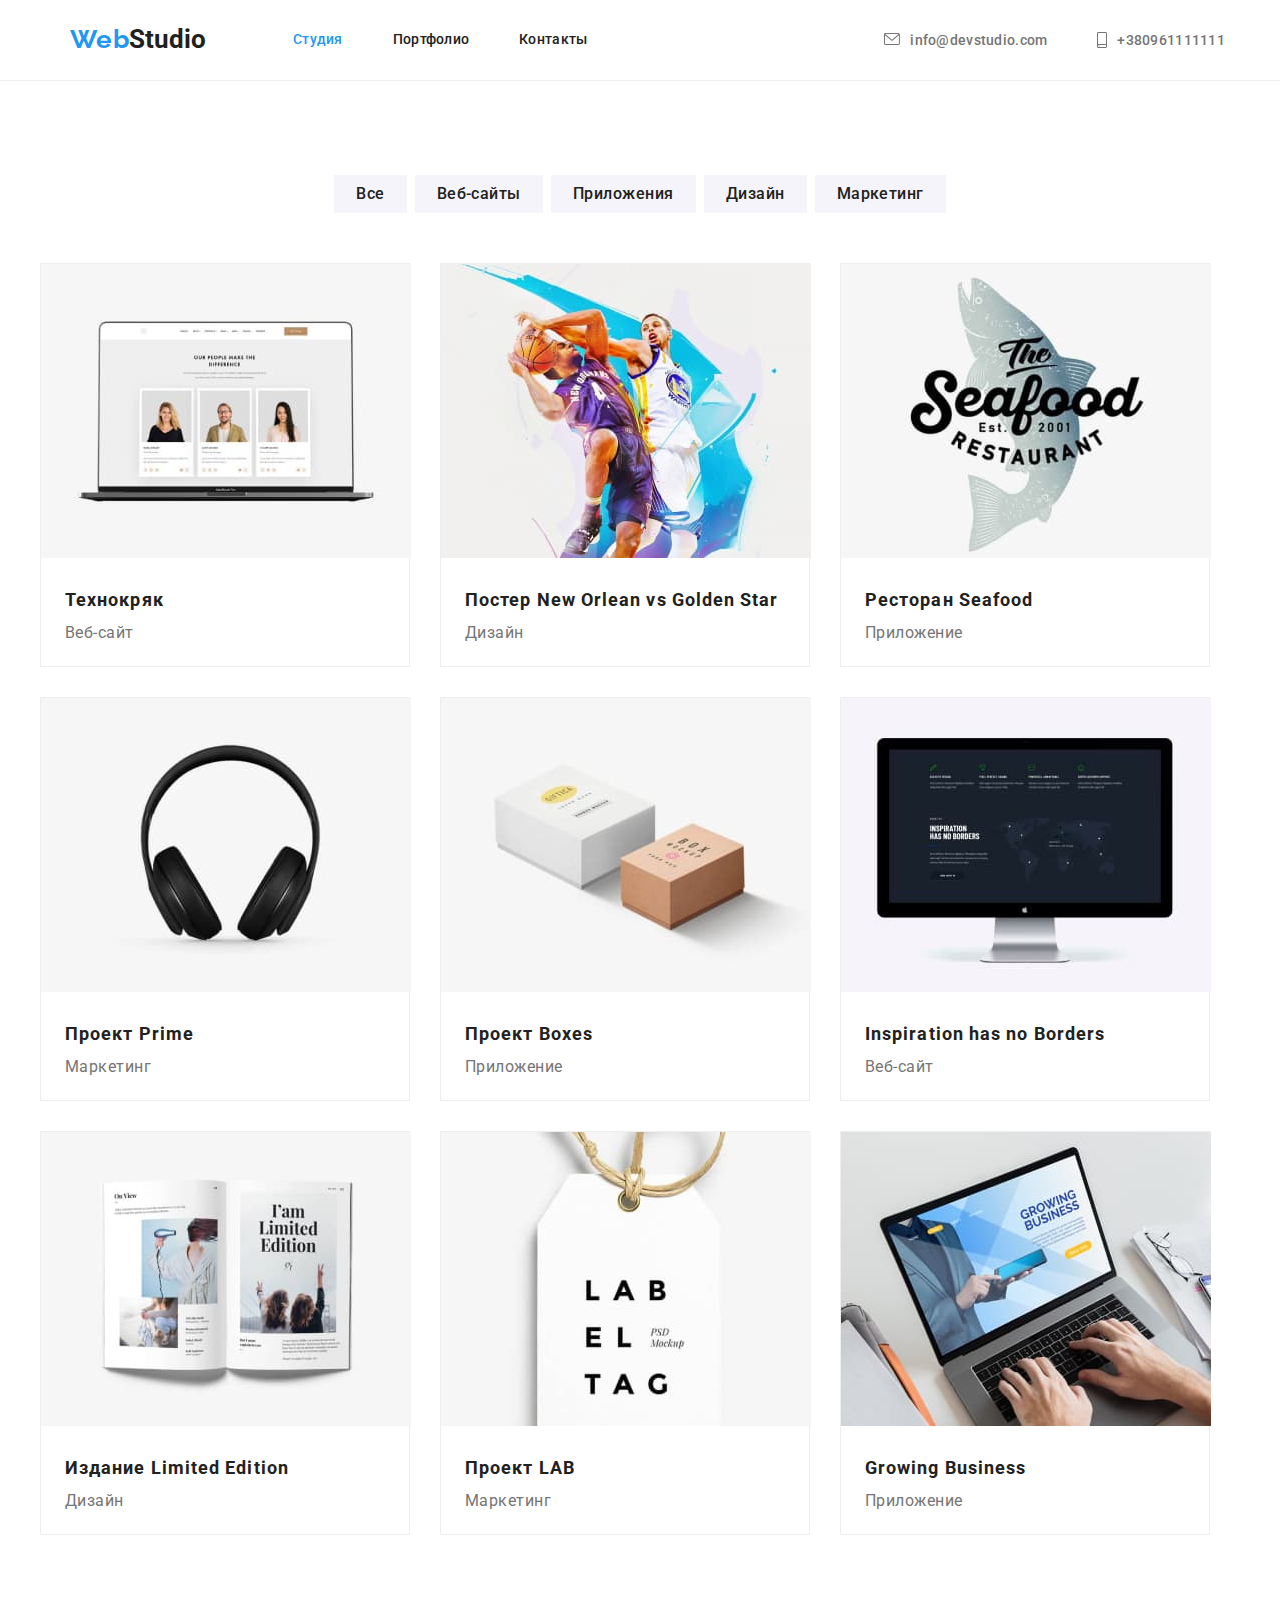
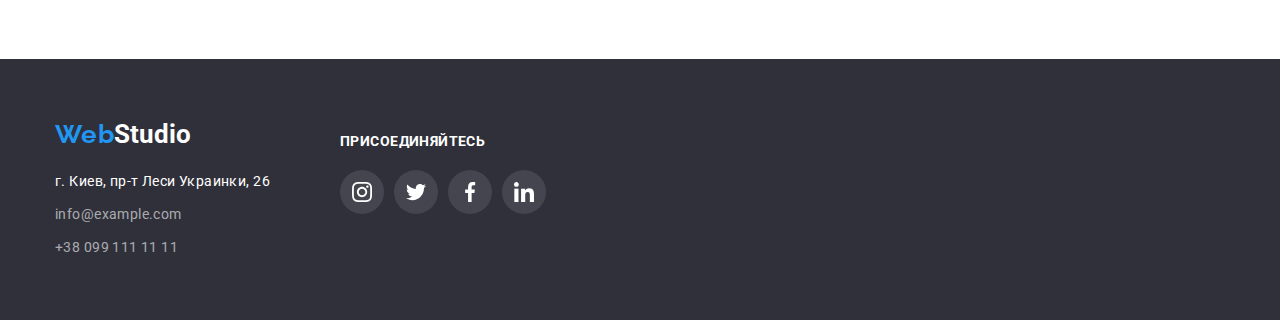
==== commit ee93114a: "cor 4.3" ====
--- a/portfolio.html
+++ b/portfolio.html
@@ -61,39 +61,39 @@
                 <!-- progects -->
         
             <ul class="progects">
-                <li class="item"><img src="./images/portfolio/tehnokryak.jpg" alt="3 фото людей"> 
+                <li class="item progects-hover"><img src="./images/portfolio/tehnokryak.jpg" alt="3 фото людей"> 
                      <div class="progects-title-text">
                         <h2 class="progects-title">Технокряк</h2>
                         <p class="progects-text">Веб-сайт</p>
                      </div></li>
-                <li class="item"><img src="./images/portfolio/poster.jpg" alt="2 баскетболисты с мячом">
+                <li class="item progects-hover"><img src="./images/portfolio/poster.jpg" alt="2 баскетболисты с мячом">
                     <div class="progects-title-text">
                         <h2 class="progects-title">Постер New Orlean vs Golden Star</h2>
                         <p class="progects-text">Дизайн</p>
                     </div></li>
-                <li class="item"><img src="./images/portfolio/restoran.jpg" alt="емблема ресторана">
+                <li class="item progects-hover"><img src="./images/portfolio/restoran.jpg" alt="емблема ресторана">
                     <div class="progects-title-text">
                         <h2 class="progects-title">Ресторан Seafood</h2>
                         <p class="progects-text">Приложение</p>
                     </div></li>
-                <li class="item"><img src="./images/portfolio/prime.jpg" alt="наушники">
+                <li class="item progects-hover"><img src="./images/portfolio/prime.jpg" alt="наушники">
                     <div class="progects-title-text">
                         <h2 class="progects-title">Проект Prime</h2>
                         <p class="progects-text">Маркетинг</p>
                     </div></li>
-                <li class="item"><img src="./images/portfolio/boxes.jpg" alt="коробки">
+                <li class="item progects-hover"><img src="./images/portfolio/boxes.jpg" alt="коробки">
                     <div class="progects-title-text"><h2 class="progects-title">Проект Boxes</h2>
                     <p class="progects-text">Приложение</p></div></li>
-                <li class="item"><img src="./images/portfolio/inspiration.jpg" alt="монитор">
+                <li class="item progects-hover"><img src="./images/portfolio/inspiration.jpg" alt="монитор">
                     <div class="progects-title-text"><h2 class="progects-title">Inspiration has no Borders</h2>
                     <p class="progects-text">Веб-сайт</p></div></li>
-                <li class="item"><img src="./images/portfolio/izdanie.jpg" alt="розкрытая книга">
+                <li class="item progects-hover"><img src="./images/portfolio/izdanie.jpg" alt="розкрытая книга">
                     <div class="progects-title-text"><h2 class="progects-title">Издание Limited Edition</h2>
                     <p class="progects-text">Дизайн</p></div></li>
-                <li class="item"><img src="./images/portfolio/progekt-lab.jpg" alt="лейба на шнурочке">
+                <li class="item progects-hover"><img src="./images/portfolio/progekt-lab.jpg" alt="лейба на шнурочке">
                     <div class="progects-title-text"><h2 class="progects-title">Проект LAB</h2>
                     <p class="progects-text">Маркетинг</p></div></li>
-                <li class="item"><img src="./images/portfolio/growing.jpg" alt="печатает на клавиатуре">
+                <li class="item progects-hover"><img src="./images/portfolio/growing.jpg" alt="печатает на клавиатуре">
                     <div class="progects-title-text"><h2 class="progects-title">Growing Business</h2>
                     <p class="progects-text">Приложение</p></div></li>
             </ul>
--- a/css/styles.css
+++ b/css/styles.css
@@ -33,7 +33,7 @@
       .container{
     display: flex;
     /* align-items: baseline; */
-    width: 1230px;
+    width: 1200px;
     padding-left: 15px;
     padding-right: 15px;
     margin: 0 auto;
@@ -777,11 +777,9 @@
 background: #FFFFFF;
 border: 1px solid #EEEEEE;
 box-sizing: border-box;
-margin-right: 30px;
-
- }
-
- .progects .item:nth-child(n3){
+ }
+
+ .progects .item:not(:nth-child(3n)){
 margin-right: 30px;
  }
 
@@ -789,8 +787,9 @@
      margin-bottom: 30px;
  }
 
-.item:hover>.progects-title-text,
-.item:focus>.progects-title-text{
+
+.progects .item:hover,
+.progects .item:focus{
 box-shadow: 0px 1px 1px rgba(0, 0, 0, 0.12), 0px 4px 4px rgba(0, 0, 0, 0.06), 1px 4px 6px rgba(0, 0, 0, 0.16);
  }
 
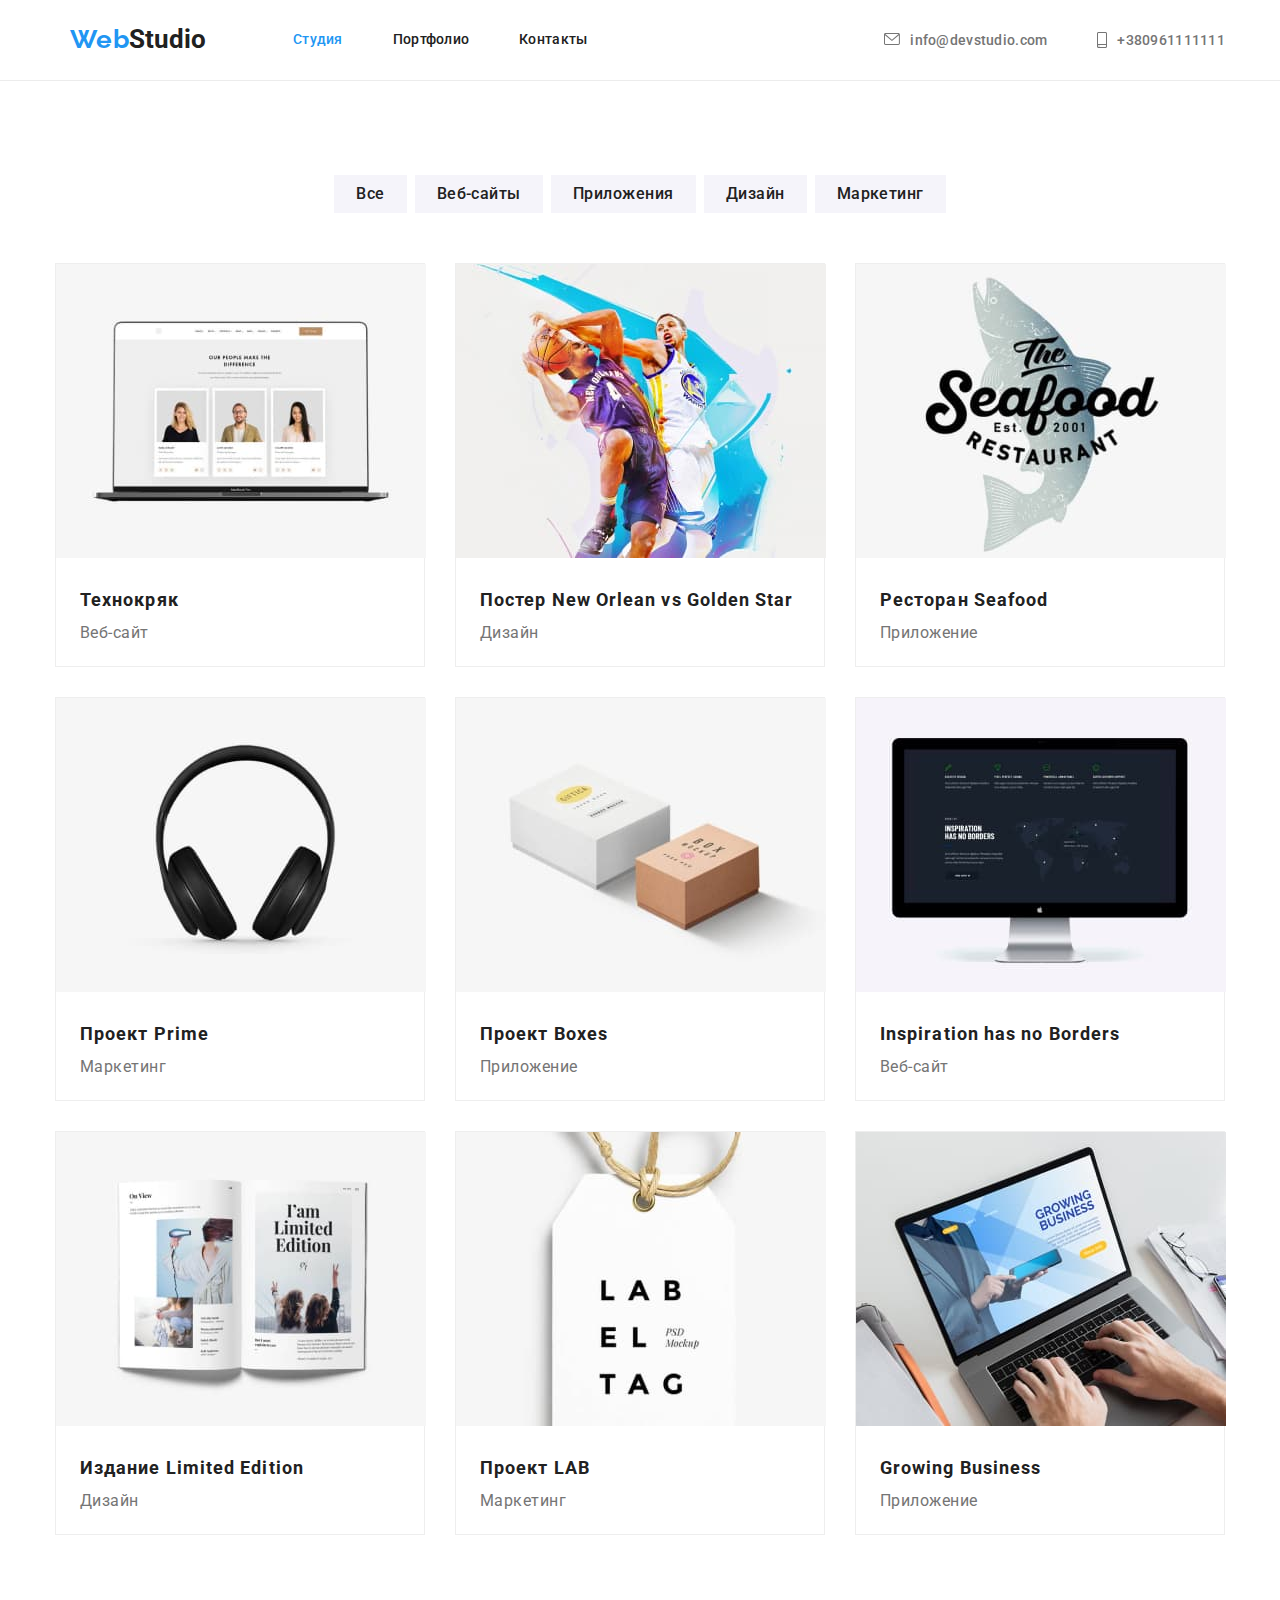
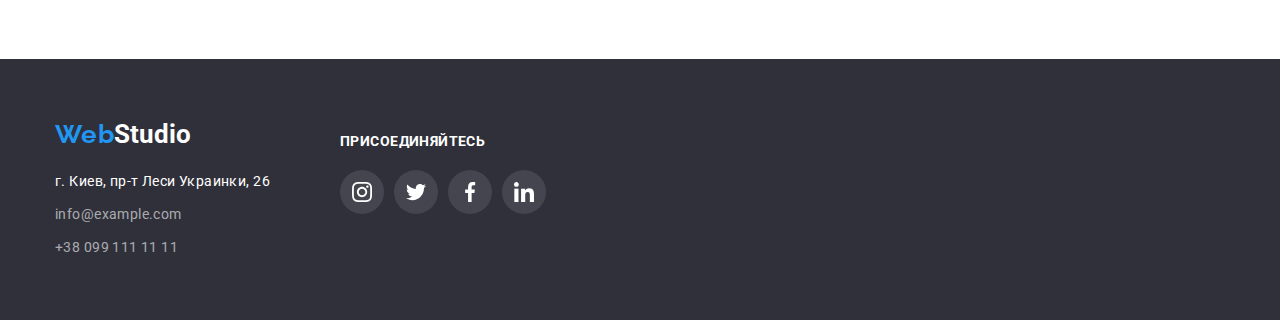
==== commit 12315c0f: "4.4" ====
--- a/portfolio.html
+++ b/portfolio.html
@@ -61,39 +61,39 @@
                 <!-- progects -->
         
             <ul class="progects">
-                <li class="item progects-hover"><img src="./images/portfolio/tehnokryak.jpg" alt="3 фото людей"> 
+                <li class="item "><img src="./images/portfolio/tehnokryak.jpg" alt="3 фото людей"> 
                      <div class="progects-title-text">
                         <h2 class="progects-title">Технокряк</h2>
                         <p class="progects-text">Веб-сайт</p>
                      </div></li>
-                <li class="item progects-hover"><img src="./images/portfolio/poster.jpg" alt="2 баскетболисты с мячом">
+                <li class="item "><img src="./images/portfolio/poster.jpg" alt="2 баскетболисты с мячом">
                     <div class="progects-title-text">
                         <h2 class="progects-title">Постер New Orlean vs Golden Star</h2>
                         <p class="progects-text">Дизайн</p>
                     </div></li>
-                <li class="item progects-hover"><img src="./images/portfolio/restoran.jpg" alt="емблема ресторана">
+                <li class="item "><img src="./images/portfolio/restoran.jpg" alt="емблема ресторана">
                     <div class="progects-title-text">
                         <h2 class="progects-title">Ресторан Seafood</h2>
                         <p class="progects-text">Приложение</p>
                     </div></li>
-                <li class="item progects-hover"><img src="./images/portfolio/prime.jpg" alt="наушники">
+                <li class="item "><img src="./images/portfolio/prime.jpg" alt="наушники">
                     <div class="progects-title-text">
                         <h2 class="progects-title">Проект Prime</h2>
                         <p class="progects-text">Маркетинг</p>
                     </div></li>
-                <li class="item progects-hover"><img src="./images/portfolio/boxes.jpg" alt="коробки">
+                <li class="item "><img src="./images/portfolio/boxes.jpg" alt="коробки">
                     <div class="progects-title-text"><h2 class="progects-title">Проект Boxes</h2>
                     <p class="progects-text">Приложение</p></div></li>
-                <li class="item progects-hover"><img src="./images/portfolio/inspiration.jpg" alt="монитор">
+                <li class="item "><img src="./images/portfolio/inspiration.jpg" alt="монитор">
                     <div class="progects-title-text"><h2 class="progects-title">Inspiration has no Borders</h2>
                     <p class="progects-text">Веб-сайт</p></div></li>
-                <li class="item progects-hover"><img src="./images/portfolio/izdanie.jpg" alt="розкрытая книга">
+                <li class="item "><img src="./images/portfolio/izdanie.jpg" alt="розкрытая книга">
                     <div class="progects-title-text"><h2 class="progects-title">Издание Limited Edition</h2>
                     <p class="progects-text">Дизайн</p></div></li>
-                <li class="item progects-hover"><img src="./images/portfolio/progekt-lab.jpg" alt="лейба на шнурочке">
+                <li class="item "><img src="./images/portfolio/progekt-lab.jpg" alt="лейба на шнурочке">
                     <div class="progects-title-text"><h2 class="progects-title">Проект LAB</h2>
                     <p class="progects-text">Маркетинг</p></div></li>
-                <li class="item progects-hover"><img src="./images/portfolio/growing.jpg" alt="печатает на клавиатуре">
+                <li class="item "><img src="./images/portfolio/growing.jpg" alt="печатает на клавиатуре">
                     <div class="progects-title-text"><h2 class="progects-title">Growing Business</h2>
                     <p class="progects-text">Приложение</p></div></li>
             </ul>
--- a/css/styles.css
+++ b/css/styles.css
@@ -205,7 +205,7 @@
 .title>.container{
     display: block;
     /* align-items: baseline; */
-    width: 1230px;
+    width: 1200px;
     padding-left: 15px;
     padding-right: 15px;
     margin: 0 auto;
@@ -380,7 +380,7 @@
 .our-team>.container{
     display: block;
     /* align-items: baseline; */
-    width: 1230px;
+    width: 1200px;
     padding-left: 15px;
     padding-right: 15px;
     margin: 0 auto;
@@ -477,19 +477,15 @@
 /* ========EndWhat we do============ */
 /* ========stabbil clients============ */
 .clients{
-/* width: 1600px; */
-width: 1200px;
 padding-top: 94px;
 padding-bottom: 94px;
-margin-left:auto;
-margin-right: auto;
 background-color: #FFFFFF;
 }
 
 .clients>.container{
     display: block;
     /* align-items: baseline; */
-    width: 1230px;
+    width: 1200px;
     padding-left: 15px;
     padding-right: 15px;
     margin: 0 auto;
@@ -536,10 +532,6 @@
 border-color:  #2196F3;
 }
 
-/* .clients-item{
-margin-left: auto;
-margin-right: auto;
-} */
 .clients-item:not(:last-child){
 margin-right: 30px;
 }
@@ -685,9 +677,7 @@
 fill:inherit
 }
 .social-list-footer{
-margin-right: auto;
 margin-left: auto;
-justify-content: start;
 }
 
 .social-list-footer>.social-list-item:not(:last-child){
@@ -705,12 +695,8 @@
 .list-button{
 display: flex;
 justify-content: center;
-width: 1230px;
-padding-left: 15px;
-padding-right: 15px;
-margin-left: auto;
-margin-right: auto;
-}
+}
+
 .list-button .item+.item{
 margin-left: 8px;
 }
@@ -760,7 +746,7 @@
 }
 
  .progects{
-     width: 1230px;
+     width: 1200px;
      padding-top: 50px;
      padding-left: 15px;
      padding-right: 15px;
